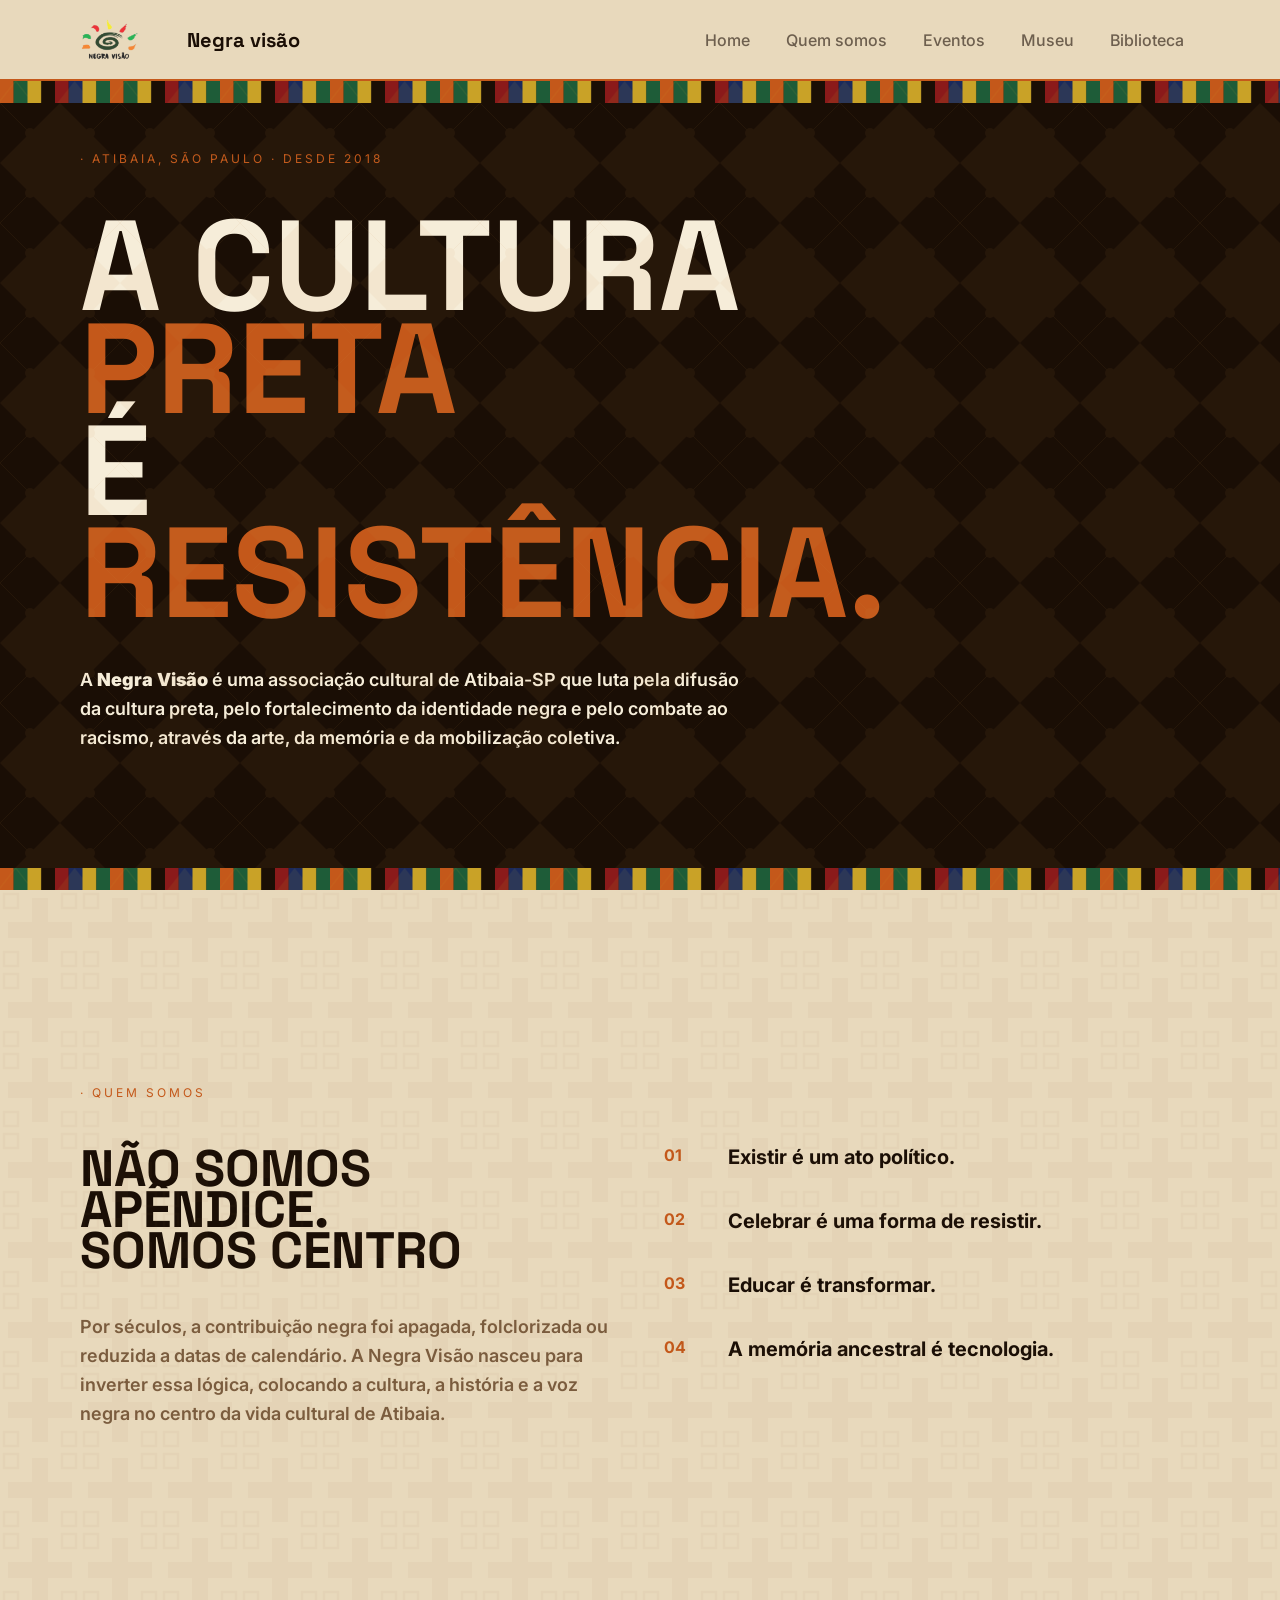
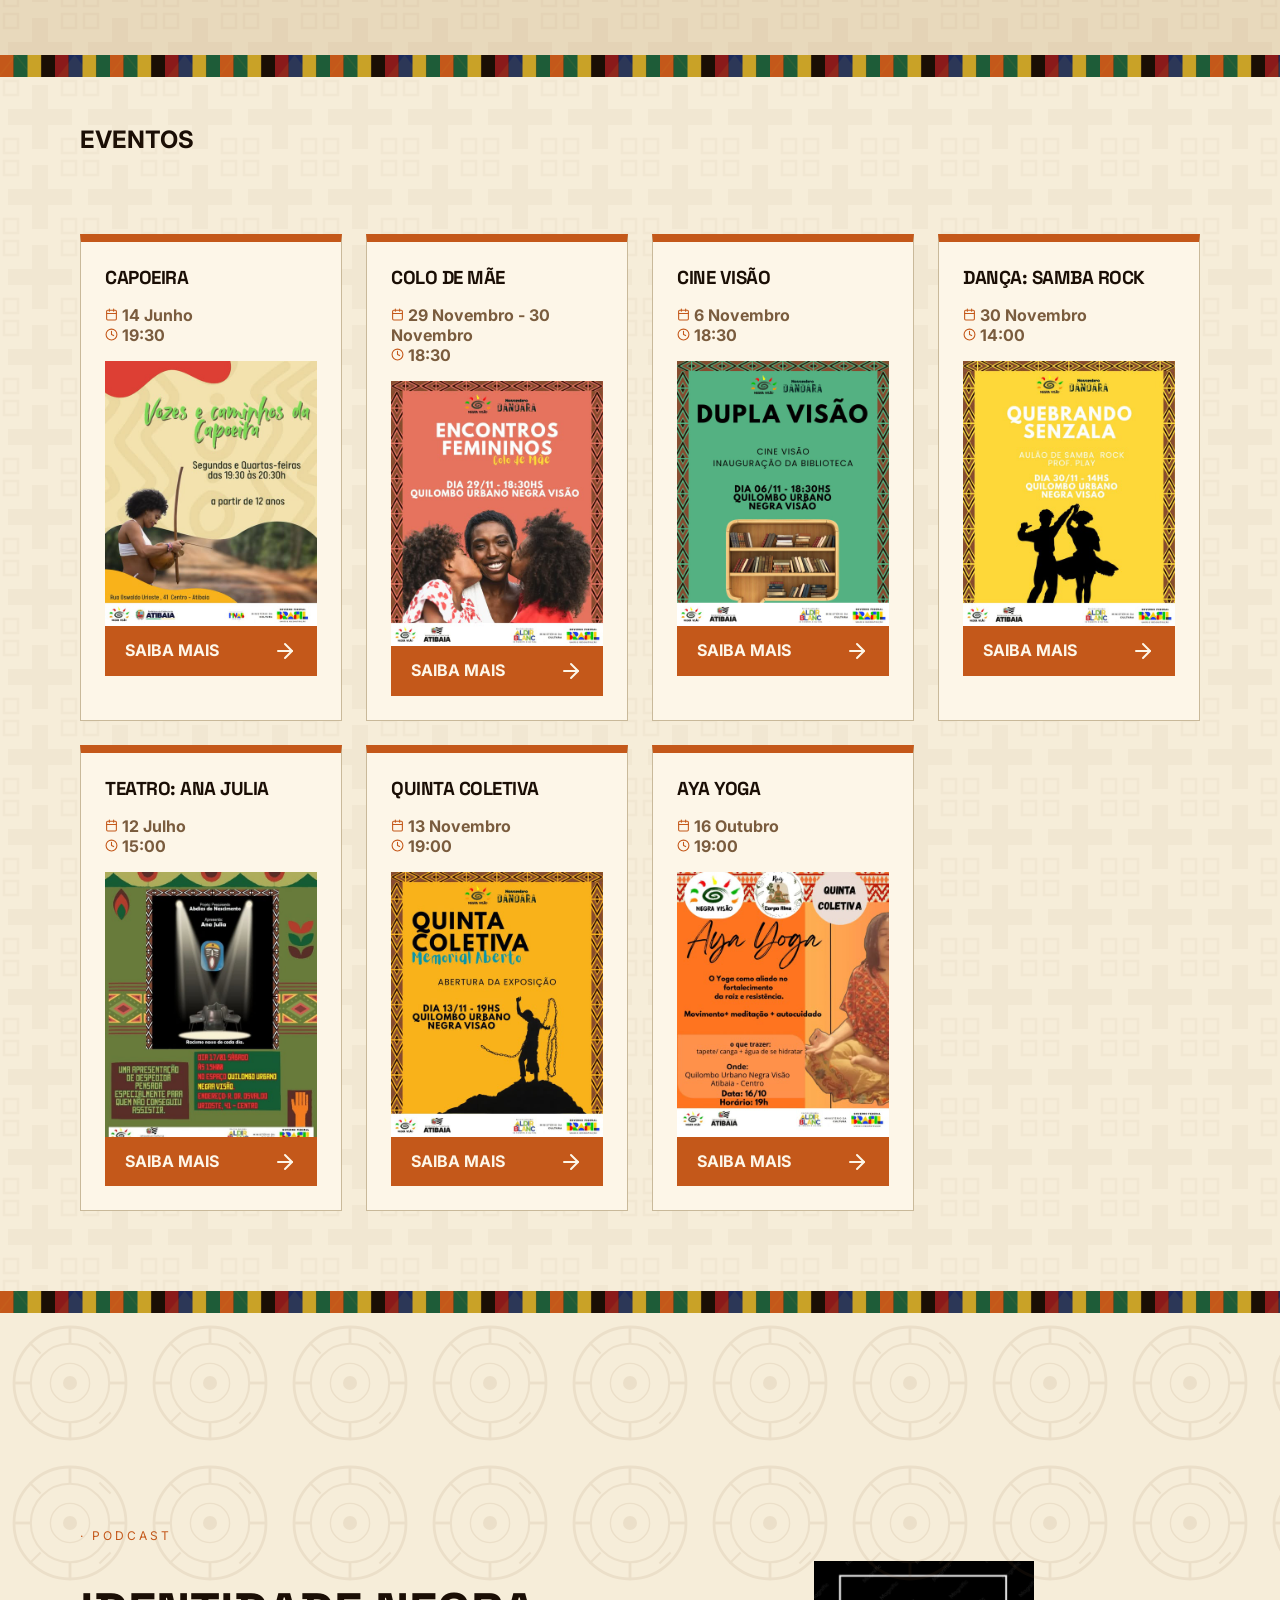
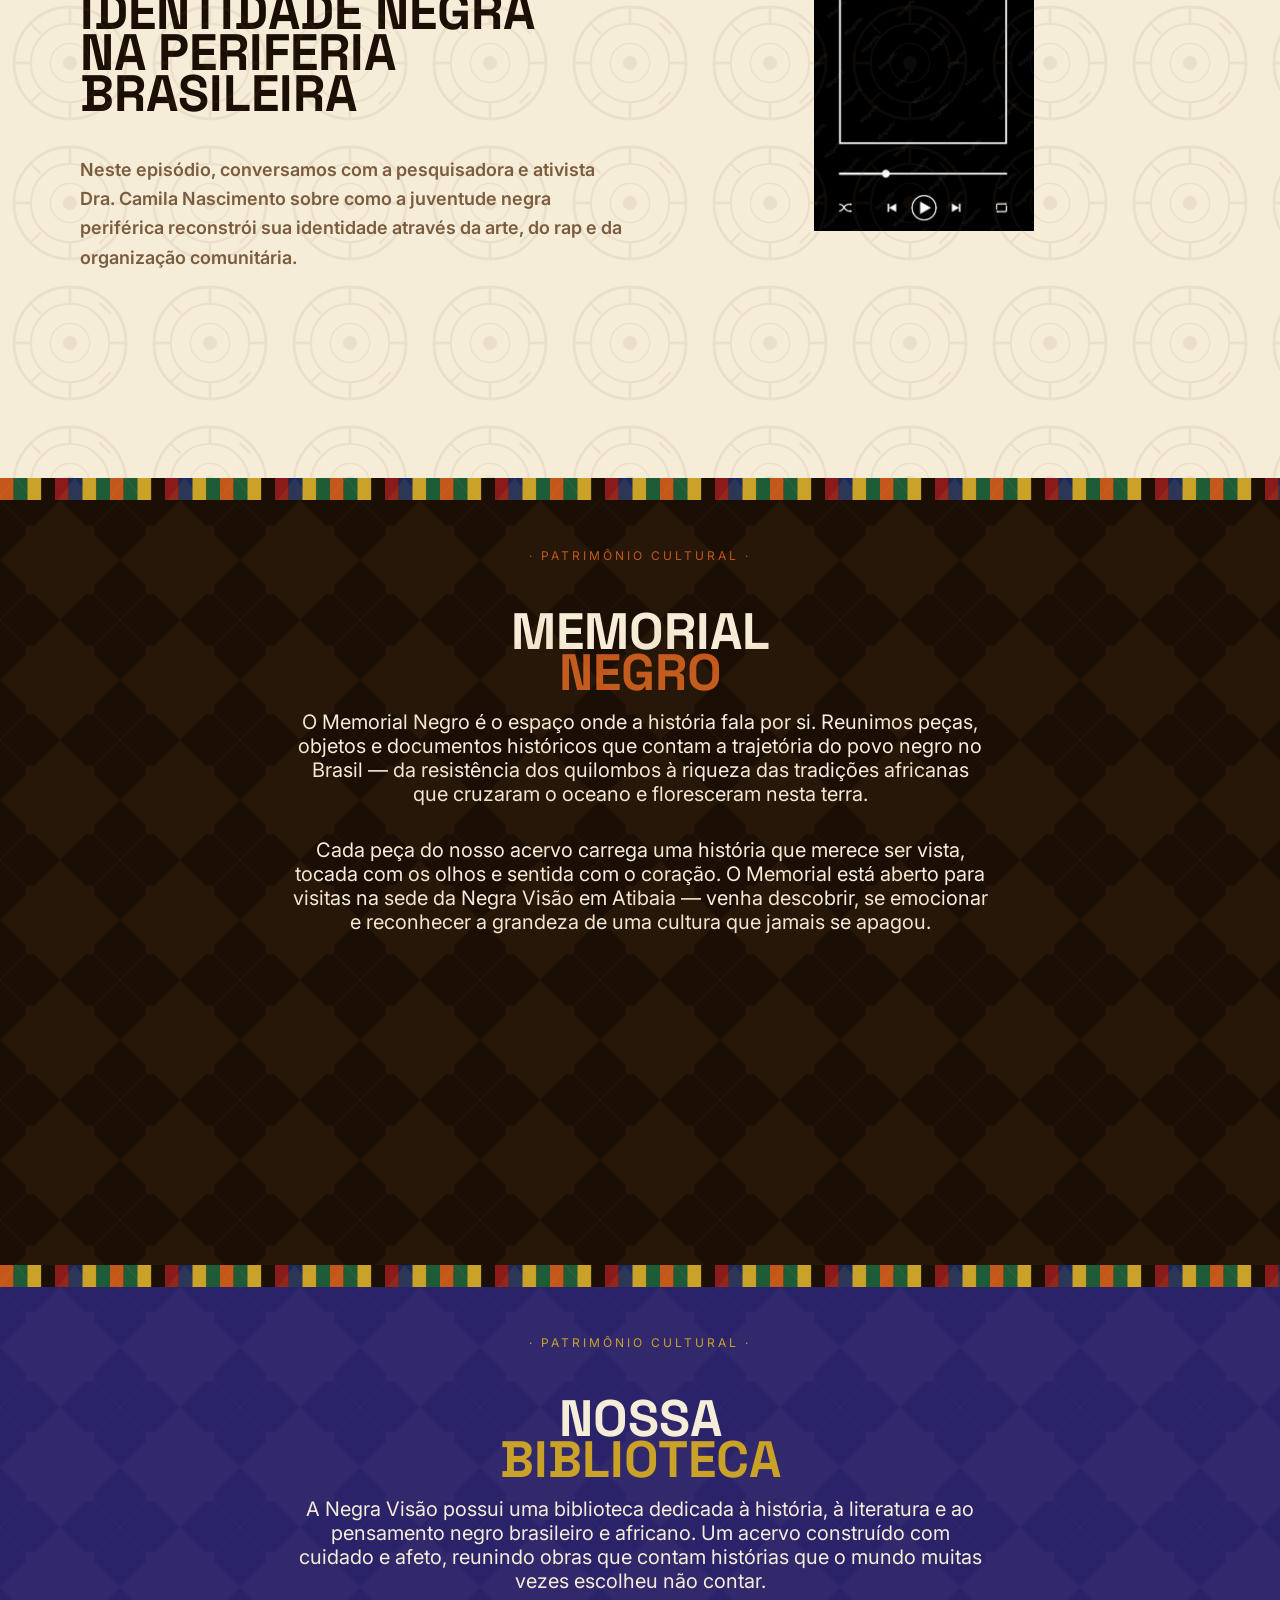
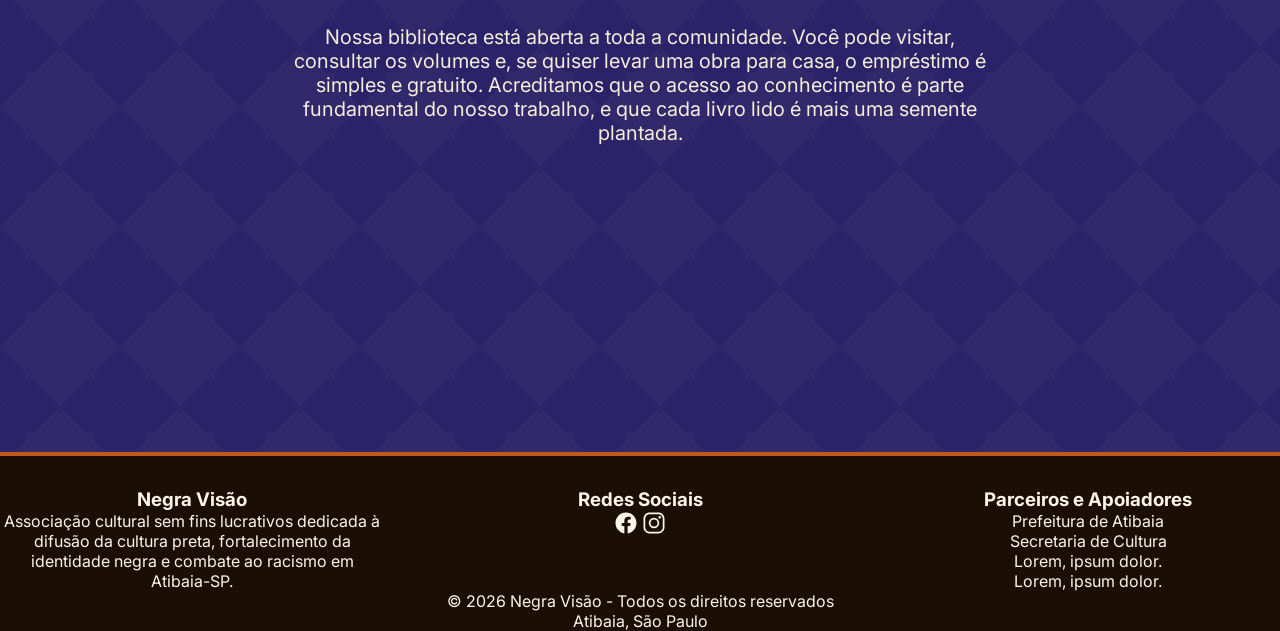
==== frontend/index.html @ c0d9e12d "Atualizar links para funcionar corretamente" ====
<!doctype html>
<html lang="pt-br">
  <head>
    <meta charset="UTF-8" />
    <meta name="viewport" content="width=device-width, initial-scale=1.0" />
    <title>Negra Visão</title>
    <link rel="stylesheet" href="css/style.css" />
    <script src="js/script.js" defer></script>
  </head>
  <body>
    <header>
      <div>
        <a href="./index.html" class="direita" id="logo">
          <img src="img/logo.png" alt="logo negra visão" />
          <span>Negra visão</span>
        </a>
        <button
          class="menu-toggle"
          type="button"
          aria-label="Abrir menu de navegação"
          aria-controls="site-nav"
          aria-expanded="false"
        >
          <span class="menu-toggle-bar" aria-hidden="true"></span>
          <span class="menu-toggle-bar" aria-hidden="true"></span>
          <span class="menu-toggle-bar" aria-hidden="true"></span>
        </button>
        <!-- ao lado da logo -->
        <nav id="site-nav">
          <ul>
            <li><a href="#hero">Home</a></li>
            <li><a href="#quem-somos">Quem somos</a></li>
            <li><a href="#eventos">Eventos</a></li>
            <li><a href="#memorial-negro">Museu</a></li>
            <li><a href="#biblioteca">Biblioteca</a></li>
          </ul>
        </nav>
      </div>
    </header>

    <main>
      <div id="linhaDivisoria"></div>

      <!-- =========== HERO ========== -->

      <section id="hero">
        <span class="subtitulo">· ATIBAIA, SÃO PAULO · DESDE 2018 </span>
        <h2 class="hero-titulo">
          A CULTURA
          <span>PRETA</span>
          É
          <span>RESISTÊNCIA.</span>
        </h2>
        <p class="hero-texto">
          A <strong>Negra Visão</strong> é uma associação cultural de Atibaia-SP
          que luta pela difusão da cultura preta, pelo fortalecimento da
          identidade negra e pelo combate ao racismo, através da arte, da
          memória e da mobilização coletiva.
        </p>
      </section>

      <div id="linhaDivisoria"></div>

      <!-- ========== QUEM SOMOS ========== -->

      <section id="quem-somos">
        <div class="quemSomos-esquerda">
          <span class="subtitulo">· QUEM SOMOS </span>
          <h2 class="titulo-secao">
            NÃO SOMOS
            <span>APÊNDICE.</span>
            <span>SOMOS CENTRO</span>
          </h2>
          <p class="quemSomos-texto">
            Por séculos, a contribuição negra foi apagada, folclorizada ou
            reduzida a datas de calendário. A Negra Visão nasceu para inverter
            essa lógica, colocando a cultura, a história e a voz negra no centro
            da vida cultural de Atibaia.
          </p>
        </div>
        <div class="quemSomos-direita">
          <div class="quem-item">
            <span>01</span>
            <p>Existir é um ato político.</p>
          </div>

          <div class="quem-item">
            <span>02</span>
            <p>Celebrar é uma forma de resistir.</p>
          </div>
          <div class="quem-item">
            <span>03</span>
            <p>Educar é transformar.</p>
          </div>
          <div class="quem-item">
            <span>04</span>
            <p>A memória ancestral é tecnologia.</p>
          </div>
        </div>
      </section>

      <div id="linhaDivisoria"></div>

      <!-- ========== EVENTOS ========== -->

      <section id="eventos">
        <h2>EVENTOS</h2>
        <div class="card-container">
          <div class="card-eventos">
            <h3>CAPOEIRA</h3>
            <div>
              <p><img src="img/calendar.svg" /> 14 Junho</p>
              <p><img src="img/clock.svg" /> 19:30</p>
            </div>
            <img src="img/capoeira.jpeg" />
            <button type="button">
              SAIBA MAIS <img src="img/arrow-right.svg" />
            </button>
          </div>
          <div class="card-eventos">
            <h3>colo de mãe</h3>
            <div>
              <p><img src="img/calendar.svg" /> 29 Novembro - 30 Novembro</p>
              <p><img src="img/clock.svg" /> 18:30</p>
            </div>
            <img src="img/encontro_de_mae.jpg" />
            <button type="button">
              SAIBA MAIS <img src="img/arrow-right.svg" />
            </button>
          </div>
          <div class="card-eventos">
            <h3>CINE VISÃO</h3>
            <div>
              <p><img src="img/calendar.svg" /> 6 Novembro</p>
              <p><img src="img/clock.svg" /> 18:30</p>
            </div>
            <img src="img/cine_visao.jpeg" />
            <button type="button">
              SAIBA MAIS <img src="img/arrow-right.svg" />
            </button>
          </div>
          <div class="card-eventos">
            <h3>dança: samba rock</h3>
            <div>
              <p><img src="img/calendar.svg" /> 30 Novembro</p>
              <p><img src="img/clock.svg" /> 14:00</p>
            </div>
            <img src="img/danca.jpg" />
            <button type="button">
              SAIBA MAIS <img src="img/arrow-right.svg" />
            </button>
          </div>
          <div class="card-eventos">
            <h3>Teatro: Ana julia</h3>
            <div>
              <p><img src="img/calendar.svg" /> 12 Julho</p>
              <p><img src="img/clock.svg" /> 15:00</p>
            </div>
            <img src="img/racismo_nosso_de_cada_dia.jpg" />
            <button type="button">
              SAIBA MAIS <img src="img/arrow-right.svg" />
            </button>
          </div>
          <div class="card-eventos">
            <h3>QUINTA COLETIVA</h3>
            <div>
              <p><img src="img/calendar.svg" /> 13 Novembro</p>
              <p><img src="img/clock.svg" /> 19:00</p>
            </div>
            <img src="img/quinta_coletiva.jpeg" />
            <button type="button">
              SAIBA MAIS <img src="img/arrow-right.svg" />
            </button>
          </div>
          <div class="card-eventos">
            <h3>aya yoga</h3>
            <div>
              <p><img src="img/calendar.svg" /> 16 Outubro</p>
              <p><img src="img/clock.svg" /> 19:00</p>
            </div>
            <img src="img/yoga.jpg" />
            <button type="button">
              SAIBA MAIS <img src="img/arrow-right.svg" />
            </button>
          </div>
        </div>
      </section>

      <div id="linhaDivisoria"></div>

      <!-- =========== PODCAST =========== -->

      <section id="podcast">
        <div class="podcast-esquerda">
          <span class="subtitulo">· PODCAST </span>
          <h2 class="titulo-secao">
            IDENTIDADE NEGRA
            <span>NA PERIFERIA</span>
            BRASILEIRA
          </h2>
          <p class="quemSomos-texto">
            Neste episódio, conversamos com a pesquisadora e ativista Dra.
            Camila Nascimento sobre como a juventude negra periférica reconstrói
            sua identidade através da arte, do rap e da organização comunitária.
          </p>
        </div>
        <div class="podcast-direita">
          <img src="./img/spotify-fake.png" alt="" />
        </div>
      </section>

      <div id="linhaDivisoria"></div>

      <!-- ========== MEMORIAL NEGRO ========== -->

      <section id="memorial-negro">
        <span class="subtitulo">· Patrimônio Cultural ·</span>
        <h2 class="titulo-secao">memorial <span>negro</span></h2>
        <p>
          O Memorial Negro é o espaço onde a história fala por si. Reunimos
          peças, objetos e documentos históricos que contam a trajetória do povo
          negro no Brasil — da resistência dos quilombos à riqueza das tradições
          africanas que cruzaram o oceano e floresceram nesta terra.
        </p>
        <p>
          Cada peça do nosso acervo carrega uma história que merece ser vista,
          tocada com os olhos e sentida com o coração. O Memorial está aberto
          para visitas na sede da Negra Visão em Atibaia — venha descobrir, se
          emocionar e reconhecer a grandeza de uma cultura que jamais se apagou.
        </p>
      </section>

      <div id="linhaDivisoria"></div>

      <!-- ========== BIBLIOTECA ========== -->

      <section id="biblioteca">
        <span class="subtitulo">· Patrimônio Cultural ·</span>
        <h2 class="titulo-secao">nossa <span>biblioteca</span></h2>
        <p>
          A Negra Visão possui uma biblioteca dedicada à história, à literatura
          e ao pensamento negro brasileiro e africano. Um acervo construído com
          cuidado e afeto, reunindo obras que contam histórias que o mundo
          muitas vezes escolheu não contar.
        </p>
        <p>
          Nossa biblioteca está aberta a toda a comunidade. Você pode visitar,
          consultar os volumes e, se quiser levar uma obra para casa, o
          empréstimo é simples e gratuito. Acreditamos que o acesso ao
          conhecimento é parte fundamental do nosso trabalho, e que cada livro
          lido é mais uma semente plantada.
        </p>
      </section>

      <footer>
        <div id="footer-alto">
          <div class="footer-container">
            <h3>Negra Visão</h3>
            <p>
              Associação cultural sem fins lucrativos dedicada à difusão da
              cultura preta, fortalecimento da identidade negra e combate ao
              racismo em Atibaia-SP.
            </p>
          </div>
          <div class="footer-container footer-container-social">
            <h3>Redes Sociais</h3>
            <div>
              <a href="#"
                ><svg
                  width="24"
                  height="24"
                  xmlns="http://www.w3.org/2000/svg"
                  class="icon-social"
                  viewBox="0 0 512 512"
                  fill="currentColor"
                >
                  <path
                    d="M480 257.35c0-123.7-100.3-224-224-224s-224 100.3-224 224c0 111.8 81.9 204.47 189 221.29V322.12h-56.89v-64.77H221V208c0-56.13 33.45-87.16 84.61-87.16 24.51 0 50.15 4.38 50.15 4.38v55.13H327.5c-27.81 0-36.51 17.26-36.51 35v42h62.12l-9.92 64.77H291v156.54c107.1-16.81 189-109.48 189-221.31z"
                    fill-rule="evenodd"
                  /></svg
              ></a>
              <a href="#"
                ><svg
                  width="24"
                  height="24"
                  xmlns="http://www.w3.org/2000/svg"
                  class="icon-social"
                  viewBox="0 0 512 512"
                  fill="currentColor"
                >
                  <path
                    d="M349.33 69.33a93.62 93.62 0 0193.34 93.34v186.66a93.62 93.62 0 01-93.34 93.34H162.67a93.62 93.62 0 01-93.34-93.34V162.67a93.62 93.62 0 0193.34-93.34h186.66m0-37.33H162.67C90.8 32 32 90.8 32 162.67v186.66C32 421.2 90.8 480 162.67 480h186.66C421.2 480 480 421.2 480 349.33V162.67C480 90.8 421.2 32 349.33 32z"
                  />
                  <path
                    d="M377.33 162.67a28 28 0 1128-28 27.94 27.94 0 01-28 28zM256 181.33A74.67 74.67 0 11181.33 256 74.75 74.75 0 01256 181.33m0-37.33a112 112 0 10112 112 112 112 0 00-112-112z"
                  /></svg
              ></a>
            </div>
          </div>
          <div class="footer-container">
            <h3>Parceiros e Apoiadores</h3>
            <ul>
              <li>Prefeitura de Atibaia</li>
              <li>Secretaria de Cultura</li>
              <li>Lorem, ipsum dolor.</li>
              <li>Lorem, ipsum dolor.</li>
            </ul>
          </div>
        </div>
        <div id="footer-baixo">
          <p>&#169; 2026 Negra Visão - Todos os direitos reservados</p>
          <p>Atibaia, São Paulo</p>
        </div>
      </footer>
    </main>
  </body>
</html>
---- frontend/css/style.css ----
@import url('https://fonts.googleapis.com/css2?family=Inter:wght@400;500;600;700;800;900&family=Space+Grotesk:wght@500;600;700&display=swap');

:root {
  --laranja: #c4581a;
  --verde: #1e5c38;
  --vermelho: #8b1a1a;
  --azul: #1b2a5c;
  --amarelo: #c9a227;
  --preto: #1a0e05;
  --marrom: #7a5c3e;
  --bg: #f6edd9;
  --secundaria: #e8d9bc;
  --bg-card-claro: #fdf6e8;
  --bg-card-escuro: #1a0e05;
  --font-space: 'Space Grotesk', Tahoma, Geneva, Verdana, sans-serif;
}

* {
  font-family: inter, 'Segoe UI', Tahoma, Geneva, Verdana, sans-serif;
  margin: 0;
  padding: 0;
  box-sizing: border-box;
  border: none;
  text-decoration: none;
  transition: 0.2s linear;
  color: var(--preto);
  list-style: none;
}

html {
  overflow-x: hidden;
  scroll-padding-top: 6rem;
  scroll-behavior: smooth;
}

#linhaDivisoria {
  width: 100%;
  height: 22px;
  background-image: url(../img/linhaDivisoria.png);
  background-repeat: repeat-x;
  background-size: 110px 22px;
}

.titulo-secao,
.titulo-secao span {
  font-weight: 900;
  line-height: 0.8;
  font-size: clamp(2.2rem, 4vw, 3.8rem);
  font-family: var(--font-space);
  text-transform: uppercase;
  display: block;
}

.subtitulo {
  display: block;
  color: var(--laranja);
  font-size: 0.75rem;
  letter-spacing: 0.25em;
  line-height: 1.33;
  padding-block: 3rem;
  text-transform: uppercase;
  z-index: 1;
}

/* ===== HEADER ===== */

header {
  background: var(--secundaria);
  position: sticky;
  top: 0;
  left: 0;
  right: 0;
  z-index: 1000;
  border-bottom: 2px solid var(--laranja);
  padding: 1em 5rem;
}

a img {
  width: auto;
  height: 2.75rem;
}

nav ul {
  list-style: none;
  display: flex;
  gap: 0.25rem;
}

nav ul li {
  padding: 0.1em 1em;
}

nav ul li a {
  color: #1a0e0599;
  font-size: 1rem;
  font-weight: 500;
  display: inline-flex;
  align-items: center;
  min-height: 2.75rem;
}

nav ul li a:hover {
  color: var(--preto);
}

header div {
  display: flex;
  justify-content: flex-end;
  align-items: center;
  position: relative;
}

.direita {
  margin-right: auto;
  display: flex;
  align-items: center;
  justify-content: flex-start;
}

header div span {
  padding-left: 3rem;
  font-size: 1.25em;
  font-family: 'Space Grotesk', Tahoma, Geneva, Verdana, sans-serif;
  font-weight: 1000;
  color: var(--preto);
}

.menu-toggle {
  display: none;
  background: transparent;
  border: 1px solid #1a0e0533;
  padding: 0.55rem;
  border-radius: 0.4rem;
  cursor: pointer;
}

.menu-toggle-bar {
  display: block;
  width: 1.45rem;
  height: 2px;
  background: var(--preto);
}

.menu-toggle-bar + .menu-toggle-bar {
  margin-top: 0.28rem;
}

/* ===== FOOTER ===== */

footer {
  background: var(--bg-card-escuro);
  border-top: 4px solid var(--laranja);
  padding-top: 2rem;
}
footer * {
  color: var(--bg-card-claro);
}
#footer-alto {
  display: flex;
  justify-content: center;
  justify-content: space-between;
}
#footer-baixo {
  text-align: center;
}
.footer-container {
  width: 30%;
  text-align: center;
}
.footer-container-social {
  display: flex;
  justify-content: flex-start;
  flex-direction: column;
  align-items: center;
}

/* ===== EVENTOS ===== */

#eventos {
  position: relative;
  background-color: var(--bg);
  padding-inline: 5rem;
}

#eventos::before {
  content: '';
  position: absolute;
  inset: 0;
  background-image: url('../img/mudcloth.svg');
  background-repeat: repeat;
  opacity: 0.045;
  pointer-events: none;
}

#eventos h2 {
  padding-top: 3rem;
}

.card-container {
  display: grid;
  grid-template-columns: repeat(auto-fit, minmax(16rem, 1fr));
  gap: 1.5rem;
  padding-block: 5rem;
}

.card-eventos {
  display: flex;
  flex-direction: column;
  flex-grow: 1;
  background-color: var(--bg-card-claro);
  padding: 1.5rem;
  z-index: 1;
  border: 0.1px solid #c9b99a;
  border-top: 0.5rem solid var(--laranja);
  transition:
    transform 300ms ease,
    box-shadow 300ms ease;
}

.card-eventos:hover {
  transform: translateY(-6px) scale(1.02);
  box-shadow: 0 18px 40px rgba(0, 0, 0, 0.12);
}

.card-eventos > img {
  max-width: 100%;
  /* aspect-ratio: 16 / 9; */
  aspect-ratio: 4 / 5; /*FORMATO DO INSTAGRAM*/
  object-fit: cover;
  display: block;
}

.card-eventos h3 {
  font-family: var(--font-space);
  text-transform: uppercase;
  text-align: left;
  letter-spacing: -0.03rem;
  font-weight: 900;
  padding-bottom: 1rem;
}

.card-eventos button {
  font-size: 1rem;
  font-weight: 700;
  line-height: calc(1 / 0.75);
  padding: 0.8rem 1.25rem;
  background-color: var(--laranja);
  color: var(--bg-card-claro);
  cursor: pointer;
  display: flex;
  justify-content: space-between;
  align-items: center;
}

.card-eventos button:hover {
  background-color: #d97706;
  letter-spacing: 0.03em;
  box-shadow: 0 8px 20px rgba(217, 119, 6, 0.25);
}

.card-eventos div {
  padding-bottom: 1rem;
}

.card-eventos p {
  text-align: left;
  color: var(--marrom);
  font-weight: bold;
}

.card-eventos p img {
  width: 0.8rem;
  height: auto;
}

.card-eventos button img {
  width: 1.5rem;
  height: auto;
}

/* ===== HERO ===== */

#hero {
  position: relative;
  min-height: 85vh;
  background-color: var(--preto);
  padding-inline: 5rem;
}

#hero::before {
  content: '';
  position: absolute;
  inset: 0;
  background-image: url('../img/adinkra.svg');
  background-repeat: repeat;
  opacity: 0.07;
  pointer-events: none;
}

.hero-titulo,
.hero-titulo span {
  font-weight: 900;
  line-height: 0.8;
  font-size: clamp(3.5rem, 10vw, 9.5rem);
  font-family: var(--font-space);
  color: var(--bg);
  display: block;
}

.hero-titulo span {
  color: var(--laranja);
}

.hero-texto {
  font-size: 1.125rem;
  font-weight: 600;
  line-height: 1.625;
  color: var(--bg);
  width: 60%;
  padding-block: 2.5rem;
}

.hero-texto strong {
  font-weight: bolder;
  color: var(--bg);
}

/* ===== QUEM SOMOS =====*/

#quem-somos {
  min-height: 85vh;
  position: relative;
  background-color: var(--secundaria);
  display: grid;
  grid-template-columns: repeat(auto-fit, minmax(20rem, 1fr));
  gap: 3rem;
  align-items: center;
  padding-inline: 5rem;
  padding-bottom: 2.5rem;
}

#quem-somos::before {
  content: '';
  position: absolute;
  inset: 0;
  background-image: url('../img/mudcloth.svg');
  background-repeat: repeat;
  opacity: 0.045;
  pointer-events: none;
}

.quemSomos-texto {
  font-size: 1.125rem;
  font-weight: 600;
  line-height: 1.625;
  color: var(--marrom);
  padding-block: 2.5rem;
}

.quemSomos-esquerda {
  display: flex;
  flex-direction: column;
}

.quemSomos-direita {
  display: flex;
  flex-direction: column;
  gap: 2.5rem;
}

.quem-item {
  display: grid;
  grid-template-columns: 3rem 1fr;
  gap: 1rem;
  align-items: start;
}

.quem-item span {
  color: var(--laranja);
  font-weight: 700;
  font-size: 1rem;
}

.quem-item p {
  margin: 0;
  font-size: 1.25rem;
  font-weight: 700;
  color: var(--preto);
}

/* ===== PODCAST =====*/

#podcast {
  min-height: 85vh;
  position: relative;
  background-color: var(--bg);
  overflow: hidden;
  display: grid;
  grid-template-columns: repeat(auto-fit, minmax(20rem, 1fr));
  gap: 1rem;
  align-items: center;
  padding-inline: 5rem;
}

#podcast::before {
  content: '';
  position: absolute;
  inset: 0;
  background-image: url('../img/ankara.svg');
  background-repeat: repeat;
  background-size: 140px;
  opacity: 0.1;
  pointer-events: none;
}

.podcast-direita img {
  width: 40%;
  height: auto;
  display: block;
  margin-inline: auto;
  padding-block: 2.5rem;
}

/* ===== MEMORIAL NEGRO ===== */

#memorial-negro {
  position: relative;
  min-height: 85vh;
  background-color: var(--preto);
  padding-inline: 5rem;
  display: flex;
  flex-direction: column;
  align-items: center;
}

#memorial-negro::before {
  content: '';
  position: absolute;
  inset: 0;
  background-image: url('../img/adinkra.svg');
  background-repeat: repeat;
  opacity: 0.07;
  pointer-events: none;
}

#memorial-negro h2 {
  color: var(--bg);
  text-align: center;
}

#memorial-negro h2 span {
  color: var(--laranja);
}

#memorial-negro p {
  color: var(--bg);
  font-size: 1.25rem;
  text-align: center;
  padding: 1rem;
  width: 65%;
}

/* ===== BIBLIOTECA ===== */

#biblioteca {
  position: relative;
  min-height: 85vh;
  background-color: var(--preto);
  padding-inline: 5rem;
  display: flex;
  flex-direction: column;
  align-items: center;
}

#biblioteca::before {
  content: '';
  position: absolute;
  inset: 0;
  background-image: url('../img/adinkra.svg');
  background-repeat: repeat;
  opacity: 0.07;
  pointer-events: none;
}

#biblioteca::after {
  background-color: rgba(67, 67, 252, 0.811);
  content: '';
  position: absolute;
  inset: 0;
  opacity: 0.5;
}

#biblioteca h2 {
  color: var(--bg);
  text-align: center;
  z-index: 1;
}

#biblioteca h2 span,
#biblioteca span {
  color: var(--amarelo);
  z-index: 1;
}

#biblioteca p {
  color: var(--bg);
  font-size: 1.25rem;
  text-align: center;
  padding: 1rem;
  width: 65%;
  z-index: 1;
}

@media (max-width: 1024px) {
  header {
    padding: 1rem 2.5rem;
  }

  #hero,
  #eventos,
  #quem-somos,
  #podcast,
  #memorial-negro,
  #biblioteca {
    padding-inline: 2.5rem;
  }

  .hero-texto {
    width: 80%;
  }

  .card-container {
    grid-template-columns: repeat(auto-fit, minmax(14rem, 1fr));
  }

  #memorial-negro p,
  #biblioteca p {
    width: 85%;
  }
}

@media (max-width: 768px) {
  html {
    scroll-padding-top: 4.5rem;
  }

  header {
    padding: 0.85rem 1.5rem;
  }

  header div span {
    padding-left: 1rem;
    font-size: 1rem;
  }

  .menu-toggle {
    display: inline-block;
    margin-left: 0.75rem;
  }

  nav {
    display: none;
    position: absolute;
    top: calc(100% + 0.8rem);
    left: 0;
    right: 0;
    background: var(--secundaria);
    border: 1px solid #1a0e0533;
    border-top: 3px solid var(--laranja);
    box-shadow: 0 14px 28px rgba(0, 0, 0, 0.14);
    z-index: 1100;
  }

  nav.nav-open {
    display: block;
  }

  nav ul {
    flex-direction: column;
    gap: 0;
    padding: 0.5rem 0;
  }

  nav ul li {
    padding: 0;
  }

  nav ul li a {
    width: 100%;
    min-height: 2.75rem;
    padding: 0.75rem 1rem;
    font-size: 0.95rem;
    color: var(--preto);
  }

  #hero,
  #eventos,
  #quem-somos,
  #podcast,
  #memorial-negro,
  #biblioteca {
    padding-inline: 1.5rem;
    min-height: auto;
  }

  .titulo-secao,
  .titulo-secao span {
    font-size: clamp(1.8rem, 5vw, 3rem);
    line-height: 0.9;
  }

  .hero-titulo,
  .hero-titulo span {
    font-size: clamp(2.2rem, 9vw, 5rem);
    line-height: 0.88;
  }

  .hero-texto,
  #memorial-negro p,
  #biblioteca p {
    width: 100%;
    font-size: 1.05rem;
  }

  #quem-somos,
  #podcast {
    grid-template-columns: 1fr;
    gap: 2rem;
  }

  .card-container {
    grid-template-columns: repeat(auto-fit, minmax(12rem, 1fr));
    gap: 1rem;
    padding-block: 2.5rem;
  }

  .podcast-direita img {
    width: min(70%, 26rem);
  }

  #footer-alto {
    flex-direction: column;
    align-items: center;
    gap: 1rem;
  }

  .footer-container {
    width: 100%;
    max-width: 34rem;
    padding-inline: 1rem;
  }

  .subtitulo {
    padding-block: 2rem;
  }
}

@media (max-width: 480px) {
  html {
    scroll-padding-top: 4rem;
  }

  header {
    padding: 0.75rem 1rem;
  }

  a img {
    height: 2.25rem;
  }

  header div span {
    padding-left: 0.6rem;
    font-size: 0.95rem;
  }

  #hero,
  #eventos,
  #quem-somos,
  #podcast,
  #memorial-negro,
  #biblioteca {
    padding-inline: 1rem;
  }

  #hero {
    min-height: 68vh;
  }

  .hero-titulo,
  .hero-titulo span {
    font-size: clamp(1.8rem, 12vw, 3.2rem);
  }

  .hero-texto,
  .quemSomos-texto,
  #memorial-negro p,
  #biblioteca p {
    font-size: 1rem;
    line-height: 1.55;
  }

  .subtitulo {
    font-size: 0.68rem;
    letter-spacing: 0.2em;
    padding-block: 1.4rem;
  }

  .quem-item {
    grid-template-columns: 2.25rem 1fr;
    gap: 0.75rem;
  }

  .quem-item p {
    font-size: 1.1rem;
  }

  .card-container {
    grid-template-columns: 1fr;
  }

  .card-eventos {
    padding: 1rem;
  }

  .card-eventos button {
    width: 100%;
    gap: 0.7rem;
    padding: 0.9rem 1rem;
    font-size: 0.92rem;
  }

  .podcast-direita img {
    width: 85%;
    padding-block: 1.4rem;
  }

  #linhaDivisoria {
    height: 14px;
    background-size: 80px 14px;
  }

  #footer-baixo {
    padding: 0.75rem 1rem 1.25rem;
  }
}

@media (prefers-reduced-motion: reduce) {
  * {
    transition: none !important;
    scroll-behavior: auto !important;
  }
}
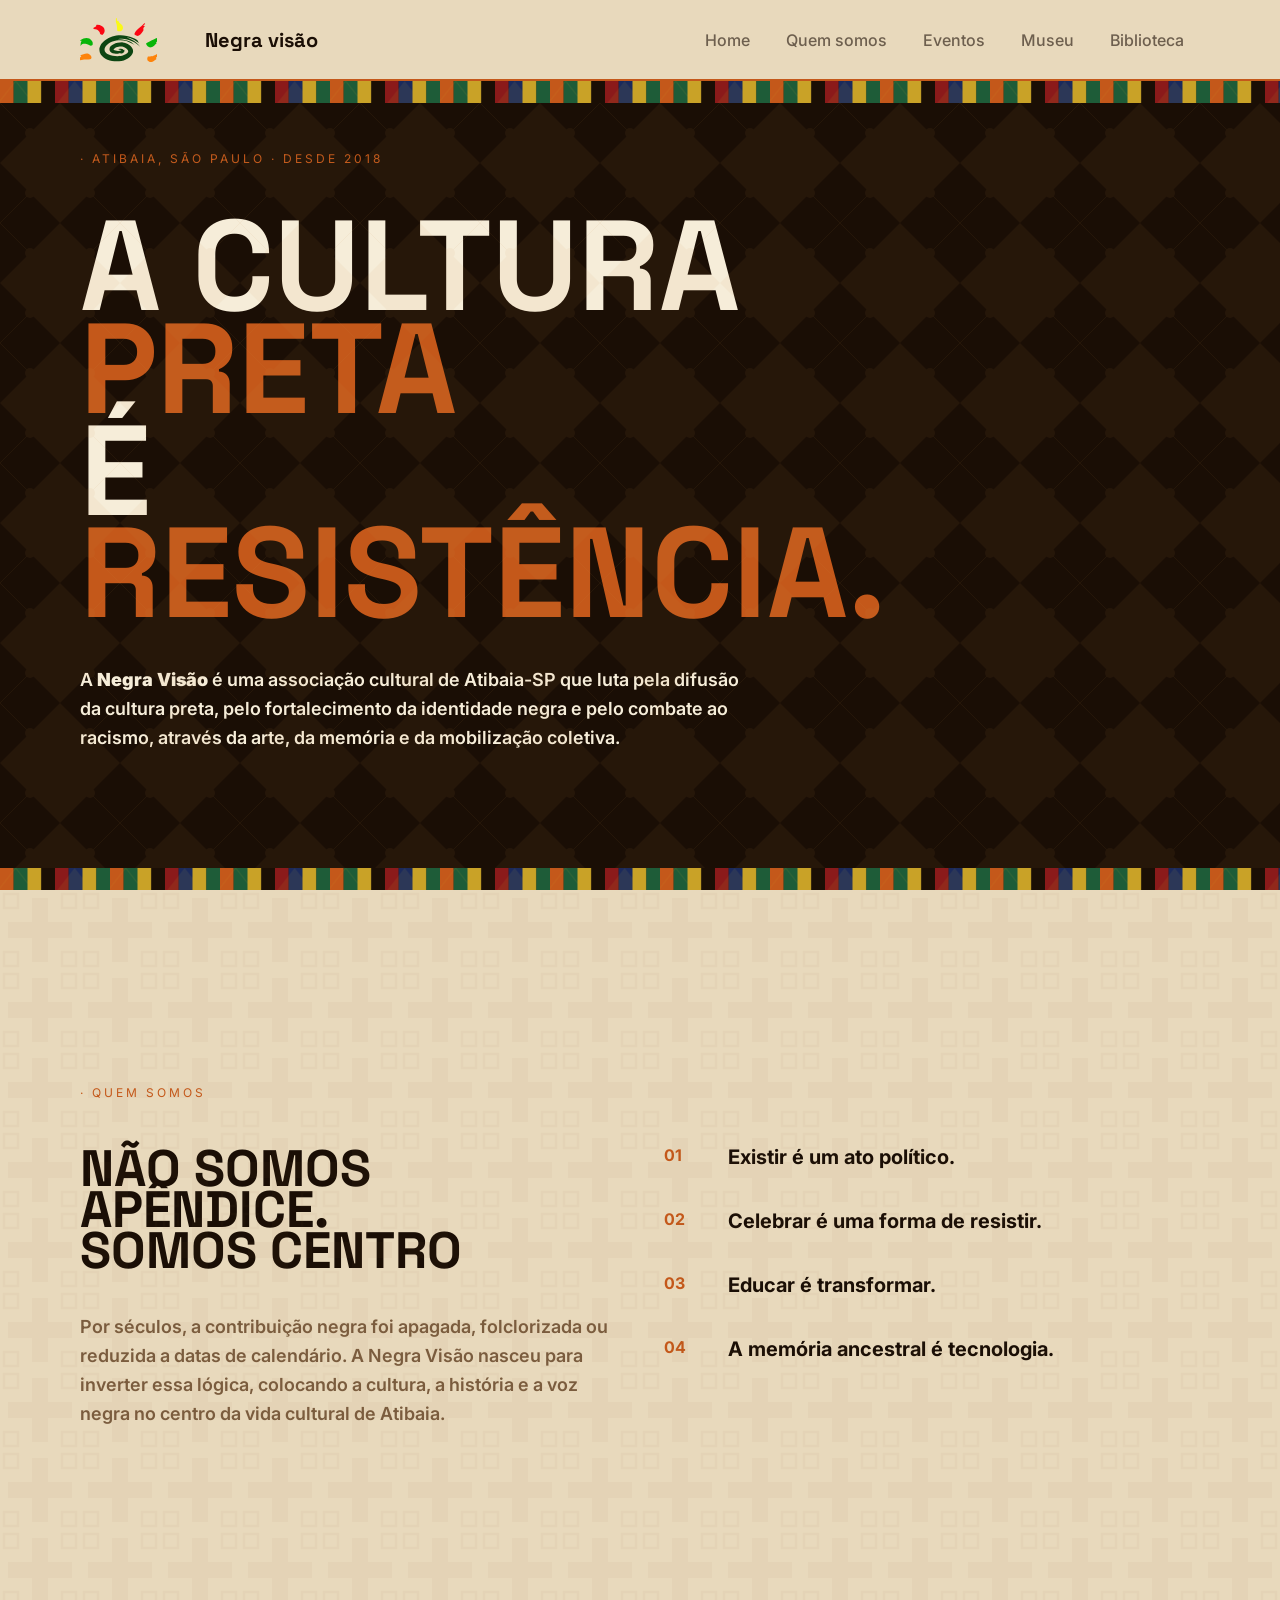
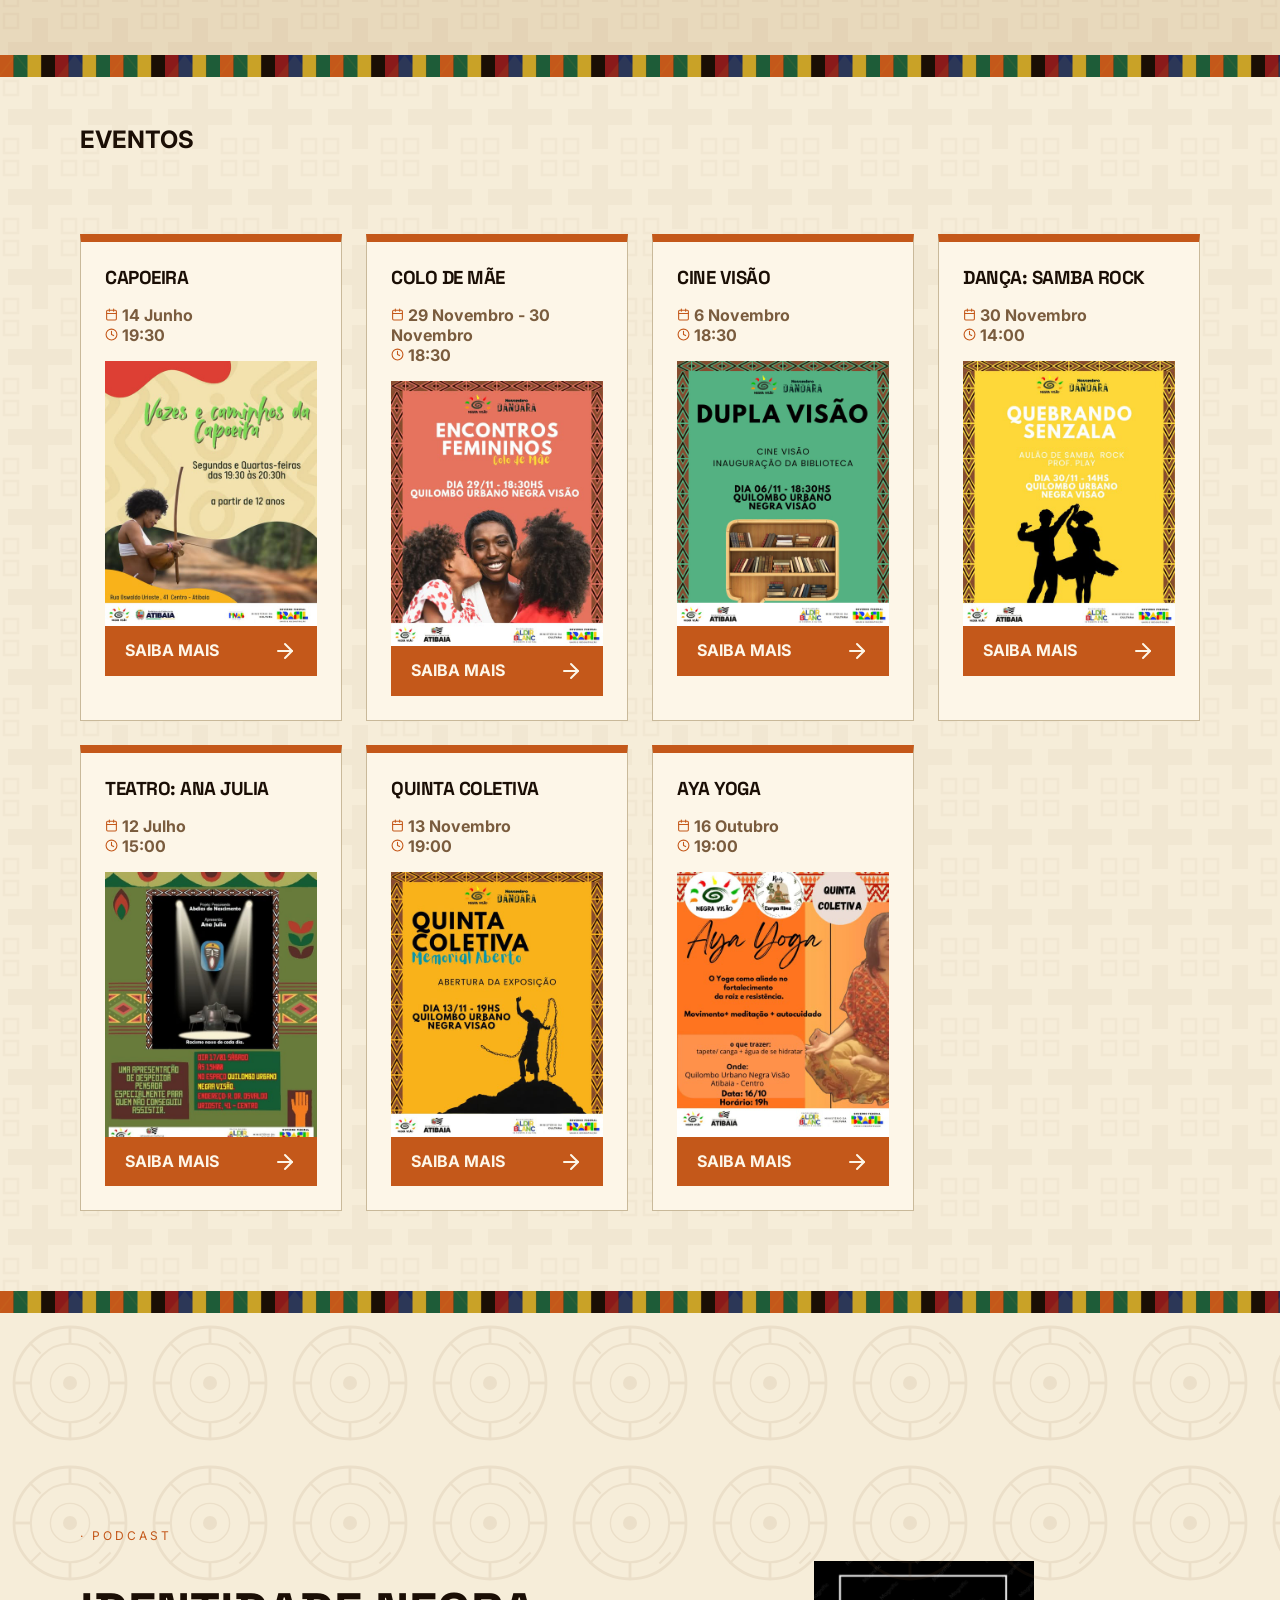
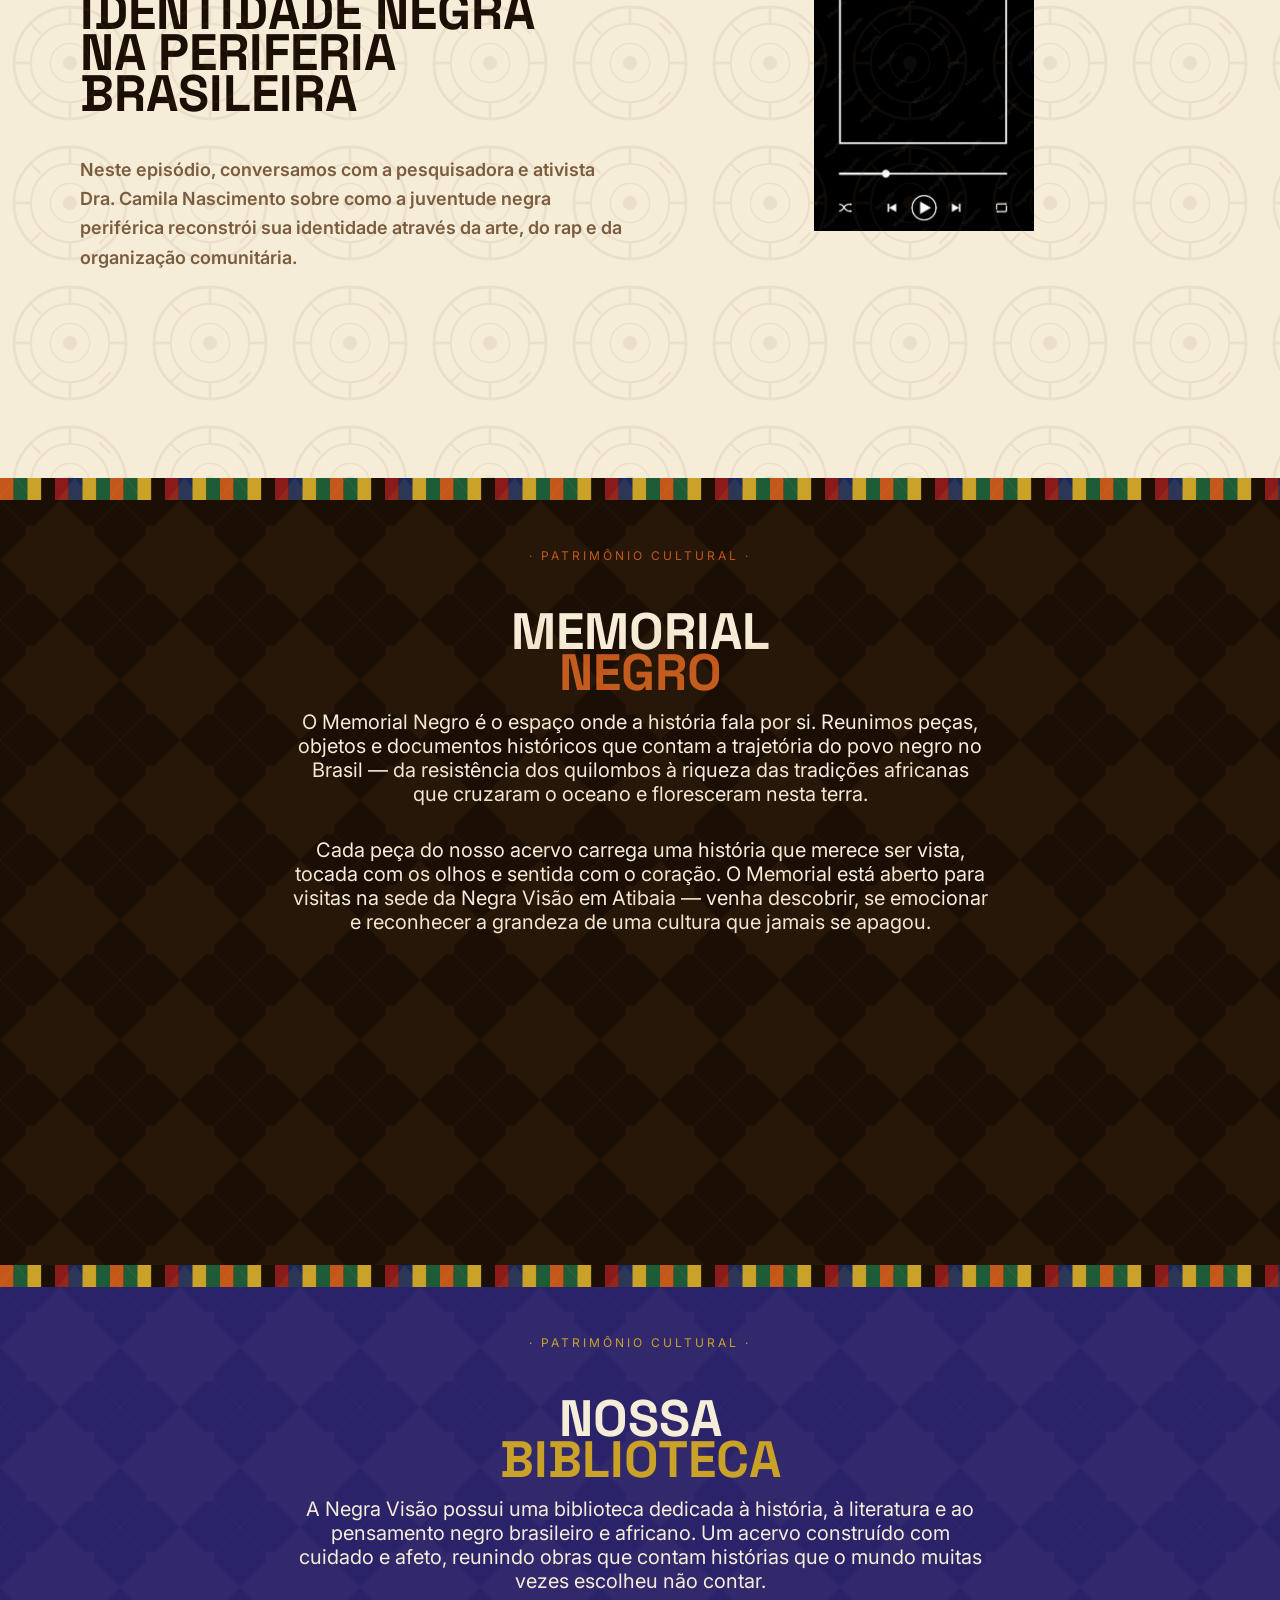
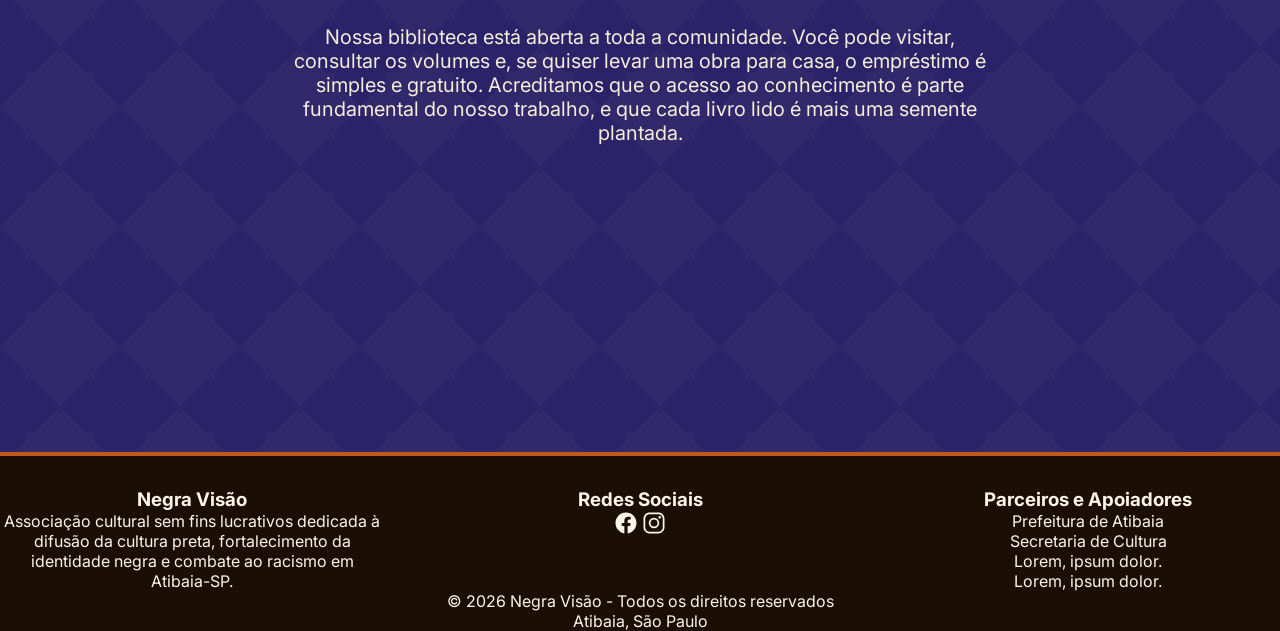
==== commit 43b65f7e: "Trocado logo por logo vetorizado" ====
--- a/frontend/index.html
+++ b/frontend/index.html
@@ -4,14 +4,16 @@
     <meta charset="UTF-8" />
     <meta name="viewport" content="width=device-width, initial-scale=1.0" />
     <title>Negra Visão</title>
-    <link rel="stylesheet" href="css/style.css" />
+    <link rel="stylesheet" href="css/theme.css" />
+    <link rel="stylesheet" href="css/index.css" />
+    <script src="js/index.js" defer></script>
     <script src="js/script.js" defer></script>
   </head>
   <body>
     <header>
       <div>
         <a href="./index.html" class="direita" id="logo">
-          <img src="img/logo.png" alt="logo negra visão" />
+          <img src="img/logo_sem_nome.svg" alt="logo negra visão" />
           <span>Negra visão</span>
         </a>
         <button
--- a/frontend/css/theme.css
+++ b/frontend/css/theme.css
@@ -0,0 +1,259 @@
+@import url('https://fonts.googleapis.com/css2?family=Inter:wght@400;500;600;700;800;900&family=Space+Grotesk:wght@500;600;700&display=swap');
+
+:root {
+  --laranja: #c4581a;
+  --verde: #1e5c38;
+  --vermelho: #8b1a1a;
+  --azul: #1b2a5c;
+  --amarelo: #c9a227;
+  --preto: #1a0e05;
+  --marrom: #7a5c3e;
+  --bg: #f6edd9;
+  --secundaria: #e8d9bc;
+  --bg-card-claro: #fdf6e8;
+  --bg-card-escuro: #1a0e05;
+  --font-space: 'Space Grotesk', Tahoma, Geneva, Verdana, sans-serif;
+}
+
+* {
+  font-family: inter, 'Segoe UI', Tahoma, Geneva, Verdana, sans-serif;
+  margin: 0;
+  padding: 0;
+  box-sizing: border-box;
+  border: none;
+  text-decoration: none;
+  transition: 0.2s linear;
+  color: var(--preto);
+  list-style: none;
+}
+
+html {
+  overflow-x: hidden;
+  scroll-padding-top: 6rem;
+  scroll-behavior: smooth;
+}
+
+/* ===== HEADER ===== */
+
+header {
+  background: var(--secundaria);
+  position: sticky;
+  top: 0;
+  left: 0;
+  right: 0;
+  z-index: 1000;
+  border-bottom: 2px solid var(--laranja);
+  padding: 1em 5rem;
+}
+
+a img {
+  width: auto;
+  height: 2.75rem;
+}
+
+nav ul {
+  list-style: none;
+  display: flex;
+  gap: 0.25rem;
+}
+
+nav ul li {
+  padding: 0.1em 1em;
+}
+
+nav ul li a {
+  color: #1a0e0599;
+  font-size: 1rem;
+  font-weight: 500;
+  display: inline-flex;
+  align-items: center;
+  min-height: 2.75rem;
+}
+
+nav ul li a:hover {
+  color: var(--preto);
+}
+
+header div {
+  display: flex;
+  justify-content: flex-end;
+  align-items: center;
+  position: relative;
+}
+
+.direita {
+  margin-right: auto;
+  display: flex;
+  align-items: center;
+  justify-content: flex-start;
+}
+
+header div span {
+  padding-left: 3rem;
+  font-size: 1.25em;
+  font-family: 'Space Grotesk', Tahoma, Geneva, Verdana, sans-serif;
+  font-weight: 1000;
+  color: var(--preto);
+}
+
+.menu-toggle {
+  display: none;
+  background: transparent;
+  border: 1px solid #1a0e0533;
+  padding: 0.55rem;
+  border-radius: 0.4rem;
+  cursor: pointer;
+}
+
+.menu-toggle-bar {
+  display: block;
+  width: 1.45rem;
+  height: 2px;
+  background: var(--preto);
+}
+
+.menu-toggle-bar + .menu-toggle-bar {
+  margin-top: 0.28rem;
+}
+
+/* ===== FOOTER ===== */
+
+footer {
+  background: var(--bg-card-escuro);
+  border-top: 4px solid var(--laranja);
+  padding-top: 2rem;
+}
+
+footer * {
+  color: var(--bg-card-claro);
+}
+
+#footer-alto {
+  display: flex;
+  justify-content: center;
+  justify-content: space-between;
+}
+
+#footer-baixo {
+  text-align: center;
+}
+
+.footer-container {
+  width: 30%;
+  text-align: center;
+}
+
+.footer-container-social {
+  display: flex;
+  justify-content: flex-start;
+  flex-direction: column;
+  align-items: center;
+}
+
+/* =========== RESPONSIVIDADE =========== */
+@media (max-width: 768px) {
+  html {
+    scroll-padding-top: 4.5rem;
+  }
+
+  header {
+    padding: 0.85rem 1.5rem;
+  }
+
+  header div span {
+    padding-left: 1rem;
+    font-size: 1rem;
+  }
+
+  .menu-toggle {
+    display: inline-block;
+    margin-left: 0.75rem;
+  }
+
+  nav {
+    display: none;
+    position: absolute;
+    top: calc(100% + 0.8rem);
+    left: 0;
+    right: 0;
+    background: var(--secundaria);
+    border: 1px solid #1a0e0533;
+    border-top: 3px solid var(--laranja);
+    box-shadow: 0 14px 28px rgba(0, 0, 0, 0.14);
+    z-index: 1100;
+  }
+
+  nav.nav-open {
+    display: block;
+  }
+
+  nav ul {
+    flex-direction: column;
+    gap: 0;
+    padding: 0.5rem 0;
+  }
+
+  nav ul li {
+    padding: 0;
+  }
+
+  nav ul li a {
+    width: 100%;
+    min-height: 2.75rem;
+    padding: 0.75rem 1rem;
+    font-size: 0.95rem;
+    color: var(--preto);
+  }
+
+  #footer-alto {
+    flex-direction: column;
+    align-items: center;
+    gap: 1rem;
+  }
+
+  .footer-container {
+    width: 100%;
+    max-width: 34rem;
+    padding-inline: 1rem;
+  }
+
+  .subtitulo {
+    padding-block: 2rem;
+  }
+}
+
+@media (max-width: 480px) {
+  html {
+    scroll-padding-top: 4rem;
+  }
+
+  header {
+    padding: 0.75rem 1rem;
+  }
+
+  a img {
+    height: 2.25rem;
+  }
+
+  header div span {
+    padding-left: 0.6rem;
+    font-size: 0.95rem;
+  }
+
+  .subtitulo {
+    font-size: 0.68rem;
+    letter-spacing: 0.2em;
+    padding-block: 1.4rem;
+  }
+
+  #footer-baixo {
+    padding: 0.75rem 1rem 1.25rem;
+  }
+}
+
+@media (prefers-reduced-motion: reduce) {
+  * {
+    transition: none !important;
+    scroll-behavior: auto !important;
+  }
+}
--- a/frontend/css/index.css
+++ b/frontend/css/index.css
@@ -0,0 +1,518 @@
+#linhaDivisoria {
+  width: 100%;
+  height: 22px;
+  background-image: url(../img/linhaDivisoria.png);
+  background-repeat: repeat-x;
+  background-size: 110px 22px;
+}
+
+.titulo-secao,
+.titulo-secao span {
+  font-weight: 900;
+  line-height: 0.8;
+  font-size: clamp(2.2rem, 4vw, 3.8rem);
+  font-family: var(--font-space);
+  text-transform: uppercase;
+  display: block;
+}
+
+.subtitulo {
+  display: block;
+  color: var(--laranja);
+  font-size: 0.75rem;
+  letter-spacing: 0.25em;
+  line-height: 1.33;
+  padding-block: 3rem;
+  text-transform: uppercase;
+  z-index: 1;
+}
+
+/* ===== EVENTOS ===== */
+
+#eventos {
+  position: relative;
+  background-color: var(--bg);
+  padding-inline: 5rem;
+}
+
+#eventos::before {
+  content: '';
+  position: absolute;
+  inset: 0;
+  background-image: url('../img/mudcloth.svg');
+  background-repeat: repeat;
+  opacity: 0.045;
+  pointer-events: none;
+}
+
+#eventos h2 {
+  padding-top: 3rem;
+}
+
+.card-container {
+  display: grid;
+  grid-template-columns: repeat(auto-fit, minmax(16rem, 1fr));
+  gap: 1.5rem;
+  padding-block: 5rem;
+}
+
+.card-eventos {
+  display: flex;
+  flex-direction: column;
+  flex-grow: 1;
+  background-color: var(--bg-card-claro);
+  padding: 1.5rem;
+  z-index: 1;
+  border: 0.1px solid #c9b99a;
+  border-top: 0.5rem solid var(--laranja);
+  transition:
+    transform 300ms ease,
+    box-shadow 300ms ease;
+}
+
+.card-eventos:hover {
+  transform: translateY(-6px) scale(1.02);
+  box-shadow: 0 18px 40px rgba(0, 0, 0, 0.12);
+}
+
+.card-eventos > img {
+  max-width: 100%;
+  /* aspect-ratio: 16 / 9; */
+  aspect-ratio: 4 / 5; /*FORMATO DO INSTAGRAM*/
+  object-fit: cover;
+  display: block;
+}
+
+.card-eventos h3 {
+  font-family: var(--font-space);
+  text-transform: uppercase;
+  text-align: left;
+  letter-spacing: -0.03rem;
+  font-weight: 900;
+  padding-bottom: 1rem;
+}
+
+.card-eventos button {
+  font-size: 1rem;
+  font-weight: 700;
+  line-height: calc(1 / 0.75);
+  padding: 0.8rem 1.25rem;
+  background-color: var(--laranja);
+  color: var(--bg-card-claro);
+  cursor: pointer;
+  display: flex;
+  justify-content: space-between;
+  align-items: center;
+}
+
+.card-eventos button:hover {
+  background-color: #d97706;
+  letter-spacing: 0.03em;
+  box-shadow: 0 8px 20px rgba(217, 119, 6, 0.25);
+}
+
+.card-eventos div {
+  padding-bottom: 1rem;
+}
+
+.card-eventos p {
+  text-align: left;
+  color: var(--marrom);
+  font-weight: bold;
+}
+
+.card-eventos p img {
+  width: 0.8rem;
+  height: auto;
+}
+
+.card-eventos button img {
+  width: 1.5rem;
+  height: auto;
+}
+
+/* ===== HERO ===== */
+
+#hero {
+  position: relative;
+  min-height: 85vh;
+  background-color: var(--preto);
+  padding-inline: 5rem;
+}
+
+#hero::before {
+  content: '';
+  position: absolute;
+  inset: 0;
+  background-image: url('../img/adinkra.svg');
+  background-repeat: repeat;
+  opacity: 0.07;
+  pointer-events: none;
+}
+
+.hero-titulo,
+.hero-titulo span {
+  font-weight: 900;
+  line-height: 0.8;
+  font-size: clamp(3.5rem, 10vw, 9.5rem);
+  font-family: var(--font-space);
+  color: var(--bg);
+  display: block;
+}
+
+.hero-titulo span {
+  color: var(--laranja);
+}
+
+.hero-texto {
+  font-size: 1.125rem;
+  font-weight: 600;
+  line-height: 1.625;
+  color: var(--bg);
+  width: 60%;
+  padding-block: 2.5rem;
+}
+
+.hero-texto strong {
+  font-weight: bolder;
+  color: var(--bg);
+}
+
+/* ===== QUEM SOMOS =====*/
+
+#quem-somos {
+  min-height: 85vh;
+  position: relative;
+  background-color: var(--secundaria);
+  display: grid;
+  grid-template-columns: repeat(auto-fit, minmax(20rem, 1fr));
+  gap: 3rem;
+  align-items: center;
+  padding-inline: 5rem;
+  padding-bottom: 2.5rem;
+}
+
+#quem-somos::before {
+  content: '';
+  position: absolute;
+  inset: 0;
+  background-image: url('../img/mudcloth.svg');
+  background-repeat: repeat;
+  opacity: 0.045;
+  pointer-events: none;
+}
+
+.quemSomos-texto {
+  font-size: 1.125rem;
+  font-weight: 600;
+  line-height: 1.625;
+  color: var(--marrom);
+  padding-block: 2.5rem;
+}
+
+.quemSomos-esquerda {
+  display: flex;
+  flex-direction: column;
+}
+
+.quemSomos-direita {
+  display: flex;
+  flex-direction: column;
+  gap: 2.5rem;
+}
+
+.quem-item {
+  display: grid;
+  grid-template-columns: 3rem 1fr;
+  gap: 1rem;
+  align-items: start;
+}
+
+.quem-item span {
+  color: var(--laranja);
+  font-weight: 700;
+  font-size: 1rem;
+}
+
+.quem-item p {
+  margin: 0;
+  font-size: 1.25rem;
+  font-weight: 700;
+  color: var(--preto);
+}
+
+/* ===== PODCAST =====*/
+
+#podcast {
+  min-height: 85vh;
+  position: relative;
+  background-color: var(--bg);
+  overflow: hidden;
+  display: grid;
+  grid-template-columns: repeat(auto-fit, minmax(20rem, 1fr));
+  gap: 1rem;
+  align-items: center;
+  padding-inline: 5rem;
+}
+
+#podcast::before {
+  content: '';
+  position: absolute;
+  inset: 0;
+  background-image: url('../img/ankara.svg');
+  background-repeat: repeat;
+  background-size: 140px;
+  opacity: 0.1;
+  pointer-events: none;
+}
+
+.podcast-direita img {
+  width: 40%;
+  height: auto;
+  display: block;
+  margin-inline: auto;
+  padding-block: 2.5rem;
+}
+
+/* ===== MEMORIAL NEGRO ===== */
+
+#memorial-negro {
+  position: relative;
+  min-height: 85vh;
+  background-color: var(--preto);
+  padding-inline: 5rem;
+  display: flex;
+  flex-direction: column;
+  align-items: center;
+}
+
+#memorial-negro::before {
+  content: '';
+  position: absolute;
+  inset: 0;
+  background-image: url('../img/adinkra.svg');
+  background-repeat: repeat;
+  opacity: 0.07;
+  pointer-events: none;
+}
+
+#memorial-negro h2 {
+  color: var(--bg);
+  text-align: center;
+}
+
+#memorial-negro h2 span {
+  color: var(--laranja);
+}
+
+#memorial-negro p {
+  color: var(--bg);
+  font-size: 1.25rem;
+  text-align: center;
+  padding: 1rem;
+  width: 65%;
+}
+
+/* ===== BIBLIOTECA ===== */
+
+#biblioteca {
+  position: relative;
+  min-height: 85vh;
+  background-color: var(--preto);
+  padding-inline: 5rem;
+  display: flex;
+  flex-direction: column;
+  align-items: center;
+}
+
+#biblioteca::before {
+  content: '';
+  position: absolute;
+  inset: 0;
+  background-image: url('../img/adinkra.svg');
+  background-repeat: repeat;
+  opacity: 0.07;
+  pointer-events: none;
+}
+
+#biblioteca::after {
+  background-color: rgba(67, 67, 252, 0.811);
+  content: '';
+  position: absolute;
+  inset: 0;
+  opacity: 0.5;
+}
+
+#biblioteca h2 {
+  color: var(--bg);
+  text-align: center;
+  z-index: 1;
+}
+
+#biblioteca h2 span,
+#biblioteca span {
+  color: var(--amarelo);
+  z-index: 1;
+}
+
+#biblioteca p {
+  color: var(--bg);
+  font-size: 1.25rem;
+  text-align: center;
+  padding: 1rem;
+  width: 65%;
+  z-index: 1;
+}
+
+@media (max-width: 1024px) {
+  header {
+    padding: 1rem 2.5rem;
+  }
+
+  #hero,
+  #eventos,
+  #quem-somos,
+  #podcast,
+  #memorial-negro,
+  #biblioteca {
+    padding-inline: 2.5rem;
+  }
+
+  .hero-texto {
+    width: 80%;
+  }
+
+  .card-container {
+    grid-template-columns: repeat(auto-fit, minmax(14rem, 1fr));
+  }
+
+  #memorial-negro p,
+  #biblioteca p {
+    width: 85%;
+  }
+}
+
+@media (max-width: 768px) {
+  #hero,
+  #eventos,
+  #quem-somos,
+  #podcast,
+  #memorial-negro,
+  #biblioteca {
+    padding-inline: 1.5rem;
+    min-height: auto;
+  }
+
+  .titulo-secao,
+  .titulo-secao span {
+    font-size: clamp(1.8rem, 5vw, 3rem);
+    line-height: 0.9;
+  }
+
+  .hero-titulo,
+  .hero-titulo span {
+    font-size: clamp(2.2rem, 9vw, 5rem);
+    line-height: 0.88;
+  }
+
+  .hero-texto,
+  #memorial-negro p,
+  #biblioteca p {
+    width: 100%;
+    font-size: 1.05rem;
+  }
+
+  #quem-somos,
+  #podcast {
+    grid-template-columns: 1fr;
+    gap: 2rem;
+  }
+
+  .card-container {
+    grid-template-columns: repeat(auto-fit, minmax(12rem, 1fr));
+    gap: 1rem;
+    padding-block: 2.5rem;
+  }
+
+  .podcast-direita img {
+    width: min(70%, 26rem);
+  }
+
+  #footer-alto {
+    flex-direction: column;
+    align-items: center;
+    gap: 1rem;
+  }
+
+  .footer-container {
+    width: 100%;
+    max-width: 34rem;
+    padding-inline: 1rem;
+  }
+
+  .subtitulo {
+    padding-block: 2rem;
+  }
+}
+
+@media (max-width: 480px) {
+  #hero,
+  #eventos,
+  #quem-somos,
+  #podcast,
+  #memorial-negro,
+  #biblioteca {
+    padding-inline: 1rem;
+  }
+
+  #hero {
+    min-height: 68vh;
+  }
+
+  .hero-titulo,
+  .hero-titulo span {
+    font-size: clamp(1.8rem, 12vw, 3.2rem);
+  }
+
+  .hero-texto,
+  .quemSomos-texto,
+  #memorial-negro p,
+  #biblioteca p {
+    font-size: 1rem;
+    line-height: 1.55;
+  }
+
+  .quem-item {
+    grid-template-columns: 2.25rem 1fr;
+    gap: 0.75rem;
+  }
+
+  .quem-item p {
+    font-size: 1.1rem;
+  }
+
+  .card-container {
+    grid-template-columns: 1fr;
+  }
+
+  .card-eventos {
+    padding: 1rem;
+  }
+
+  .card-eventos button {
+    width: 100%;
+    gap: 0.7rem;
+    padding: 0.9rem 1rem;
+    font-size: 0.92rem;
+  }
+
+  .podcast-direita img {
+    width: 85%;
+    padding-block: 1.4rem;
+  }
+
+  #linhaDivisoria {
+    height: 14px;
+    background-size: 80px 14px;
+  }
+}
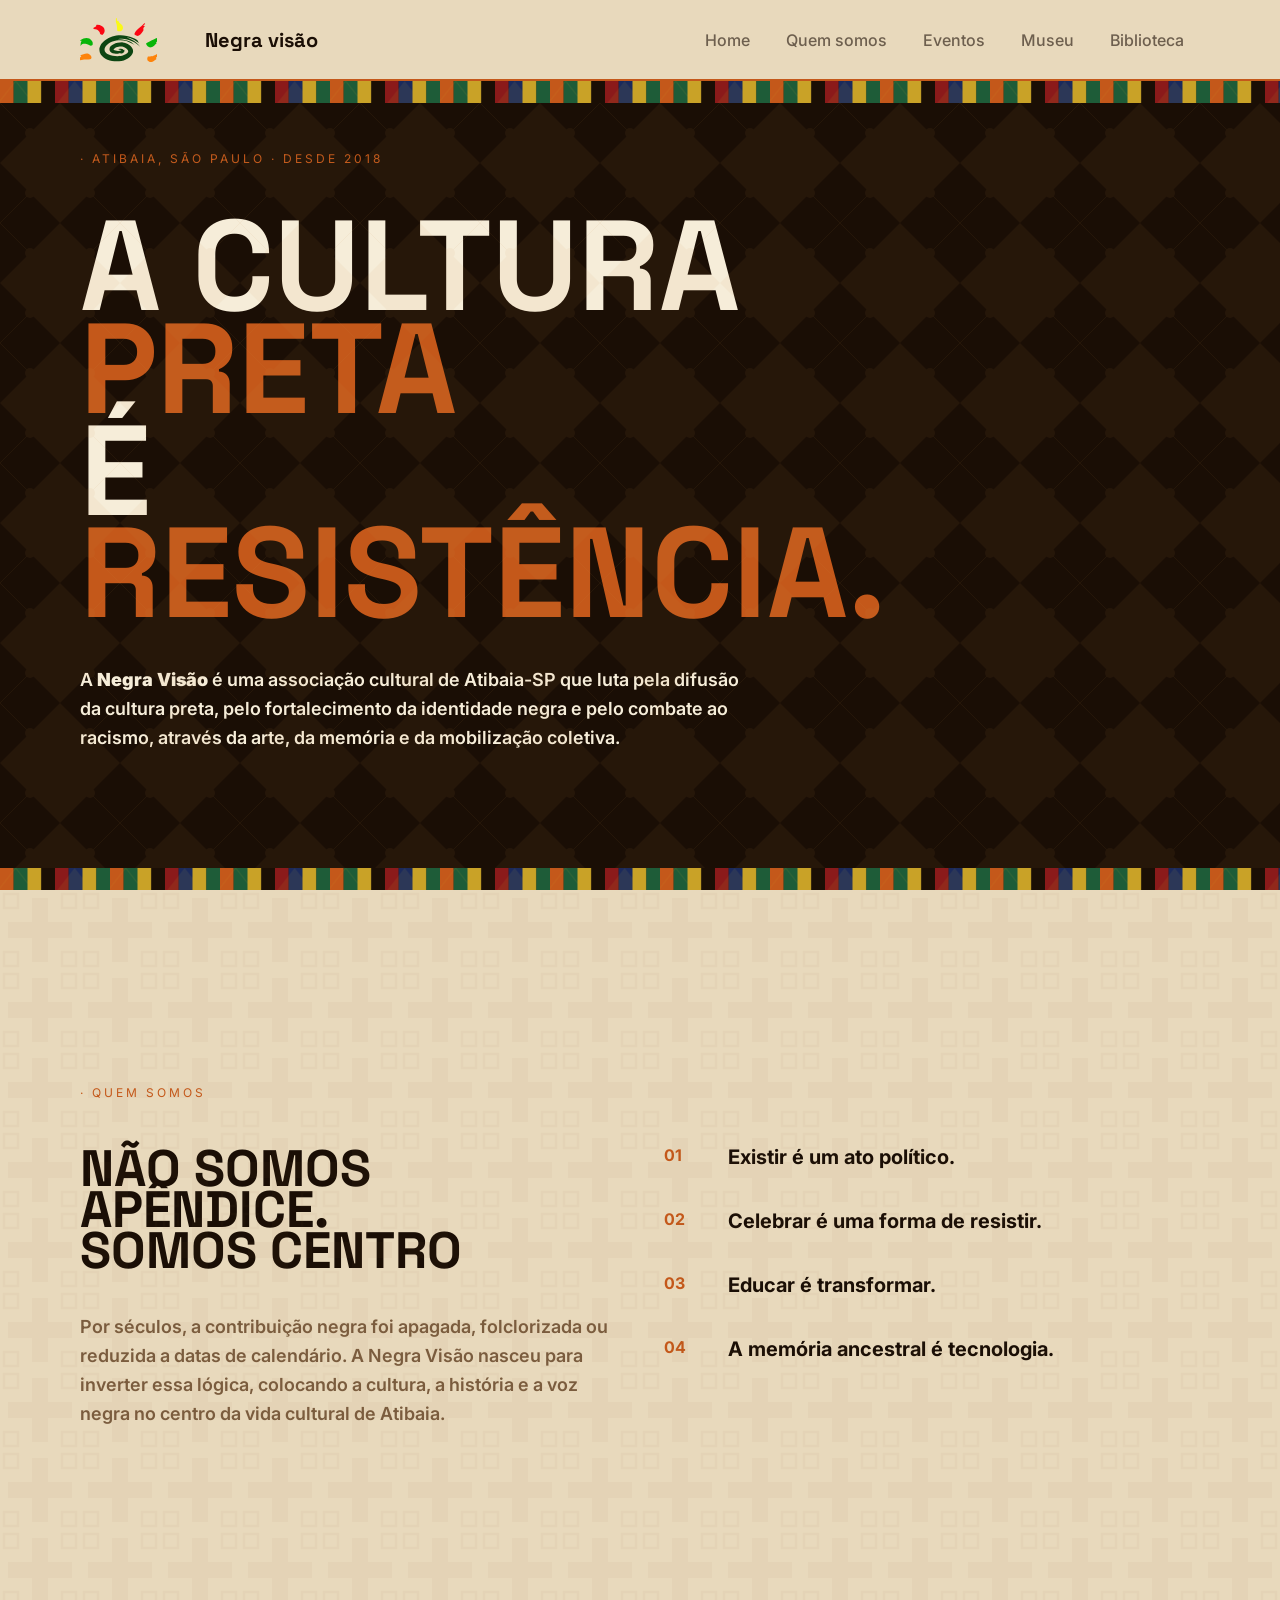
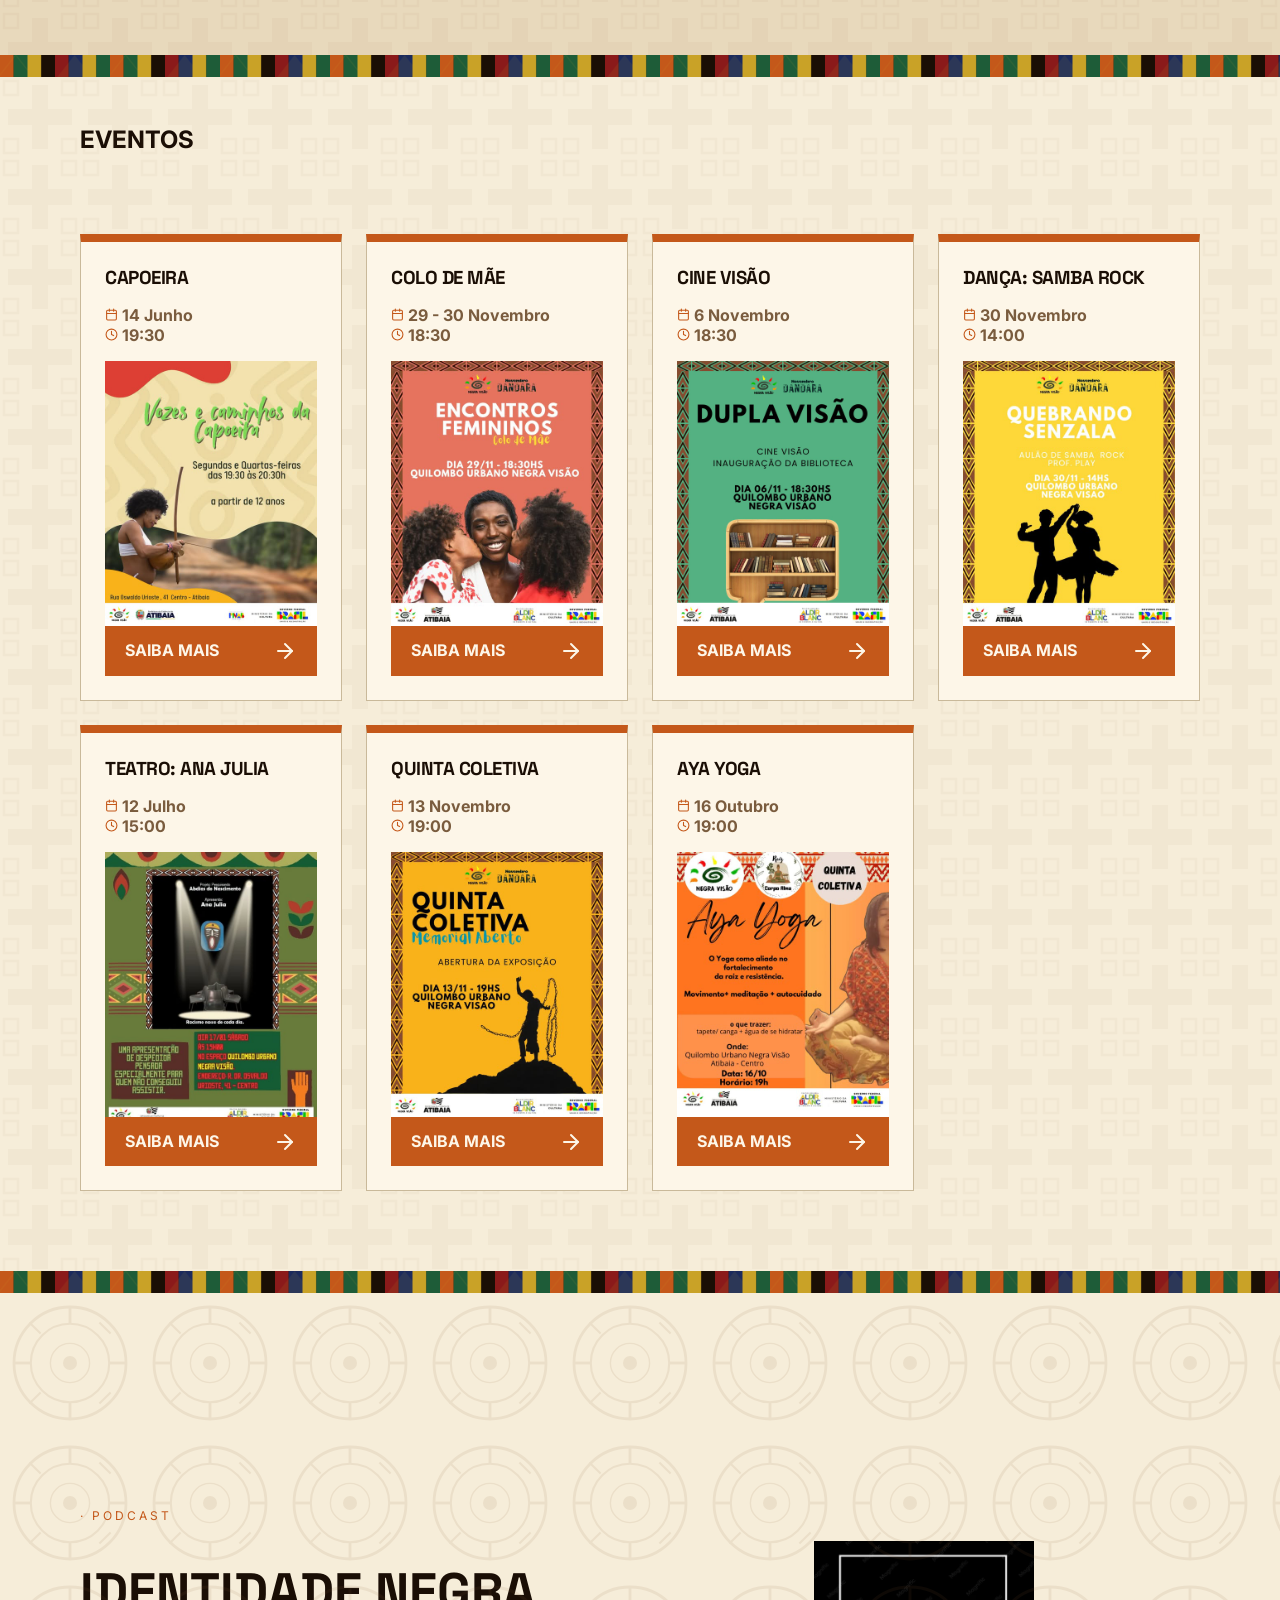
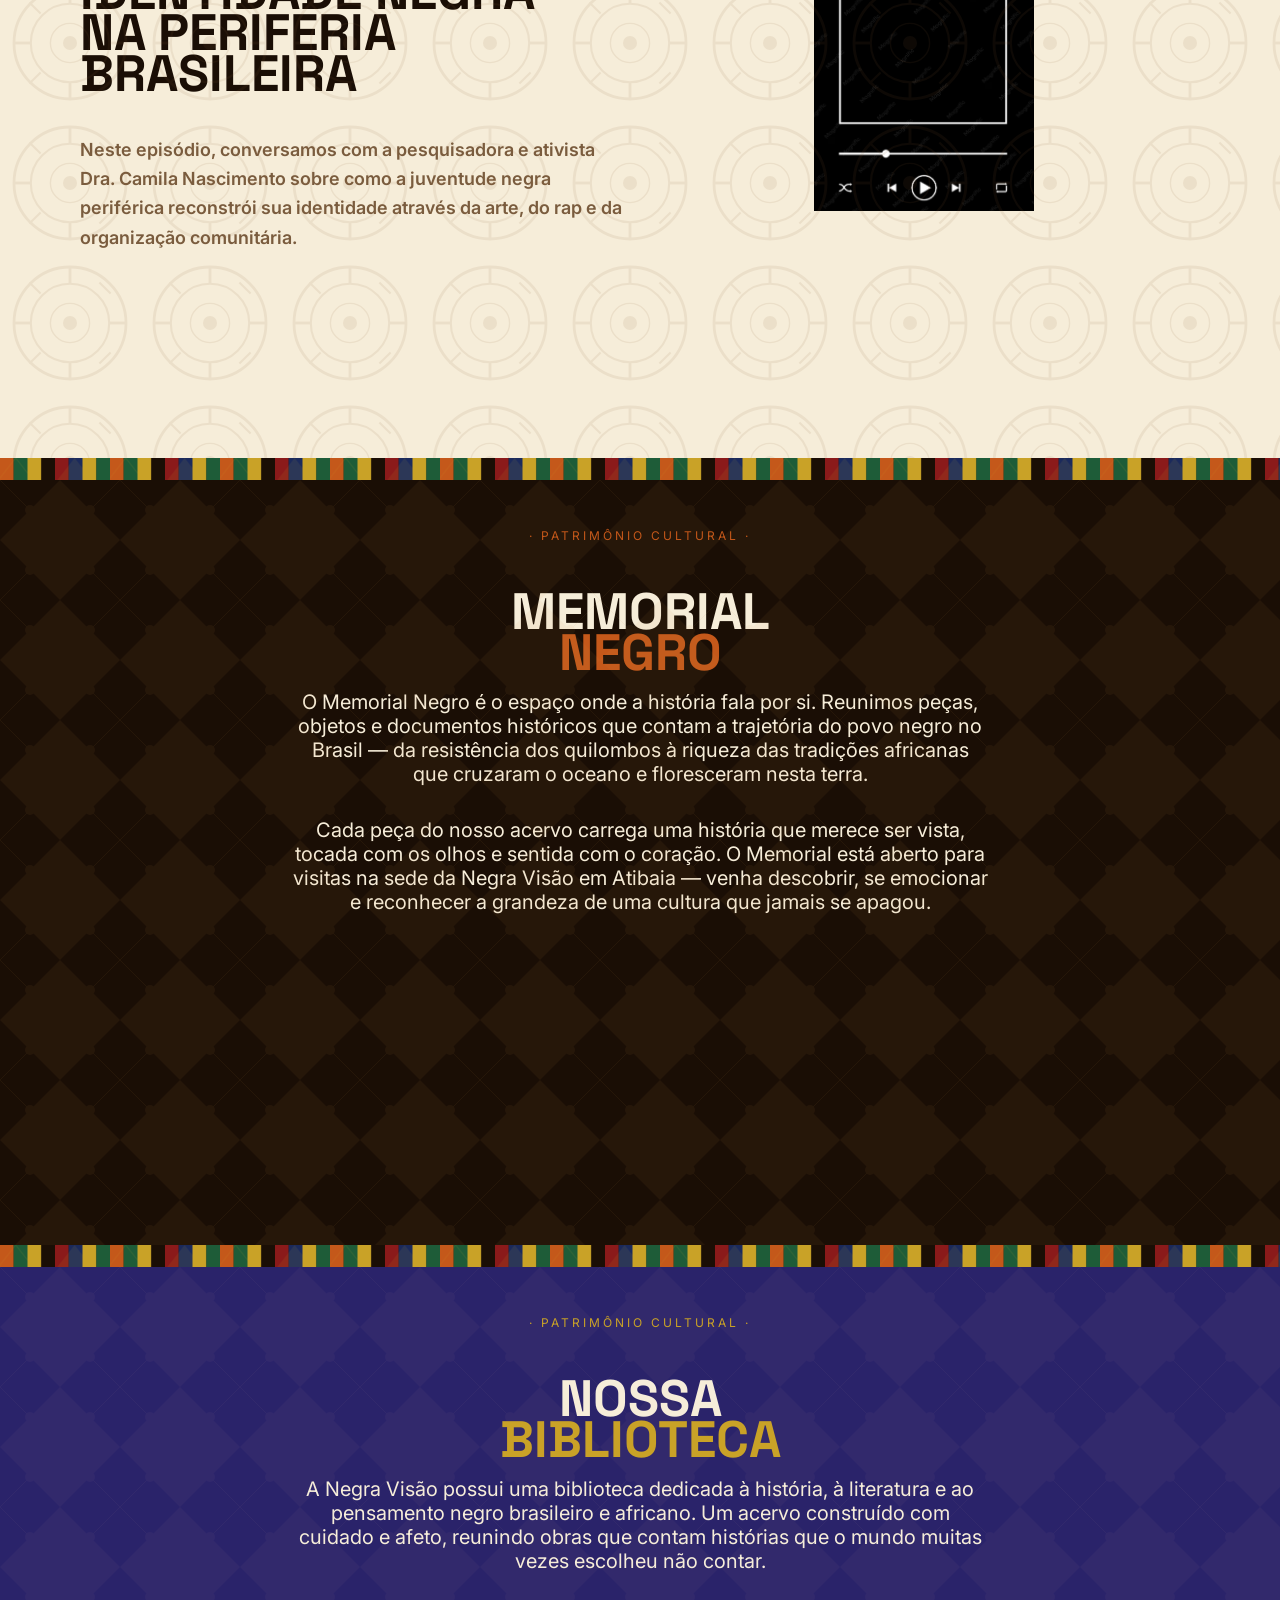
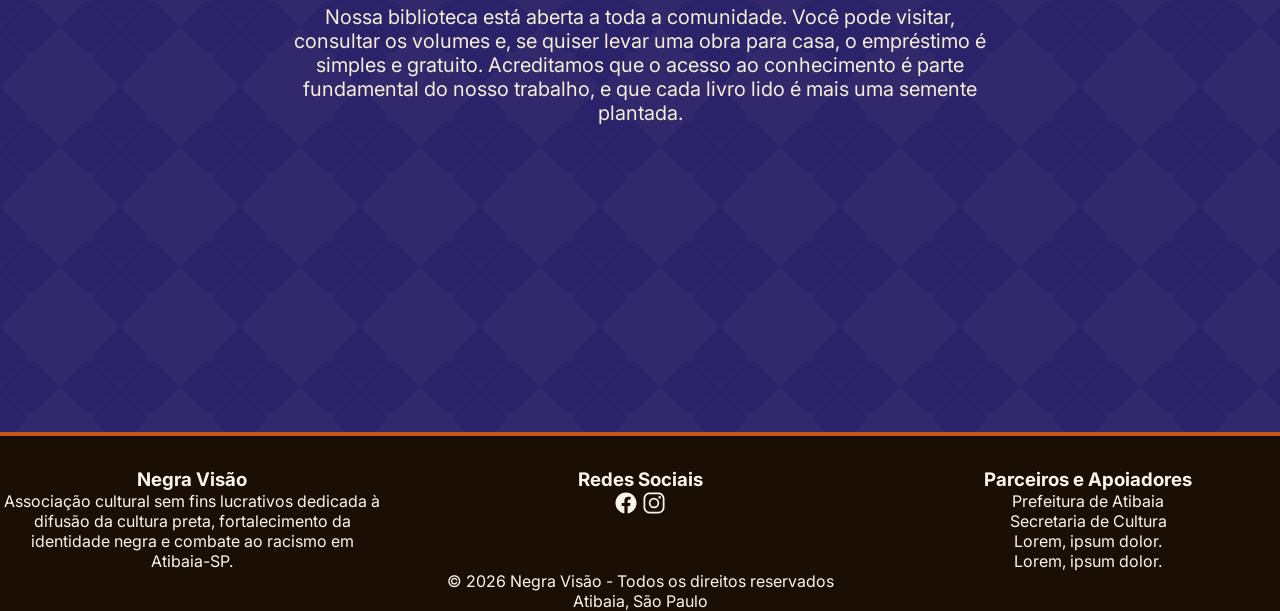
==== commit 54fc8ac3: "adicionado modal nos eventos na index" ====
--- a/frontend/index.html
+++ b/frontend/index.html
@@ -122,7 +122,7 @@
           <div class="card-eventos">
             <h3>colo de mãe</h3>
             <div>
-              <p><img src="img/calendar.svg" /> 29 Novembro - 30 Novembro</p>
+              <p><img src="img/calendar.svg" /> 29 - 30 Novembro</p>
               <p><img src="img/clock.svg" /> 18:30</p>
             </div>
             <img src="img/encontro_de_mae.jpg" />
@@ -187,6 +187,30 @@
           </div>
         </div>
       </section>
+
+      <dialog
+        id="event-modal"
+        class="event-modal"
+        aria-labelledby="event-modal-title"
+        aria-describedby="event-modal-text"
+      >
+        <div class="event-modal__content">
+          <button
+            type="button"
+            class="event-modal__close"
+            aria-label="Fechar modal"
+          >
+            &times;
+          </button>
+          <span class="event-modal__eyebrow">· evento ·</span>
+          <h3 id="event-modal-title"></h3>
+          <p class="event-modal__meta" id="event-modal-meta"></p>
+          <p id="event-modal-text"></p>
+          <div class="event-modal__actions">
+            <a href="./inscricao.html" class="event-modal__cta">Inscreva-se</a>
+          </div>
+        </div>
+      </dialog>
 
       <div id="linhaDivisoria"></div>
 
--- a/frontend/css/index.css
+++ b/frontend/css/index.css
@@ -36,10 +36,10 @@
 }
 
 #eventos::before {
-  content: '';
+  content: "";
   position: absolute;
   inset: 0;
-  background-image: url('../img/mudcloth.svg');
+  background-image: url("../img/mudcloth.svg");
   background-repeat: repeat;
   opacity: 0.045;
   pointer-events: none;
@@ -131,6 +131,96 @@
   height: auto;
 }
 
+.event-modal {
+  width: min(92vw, 42rem);
+  border: none;
+  padding: 0;
+  background: transparent;
+}
+
+.event-modal::backdrop {
+  background: rgba(14, 12, 10, 0.72);
+  backdrop-filter: blur(4px);
+}
+
+.event-modal__content {
+  position: relative;
+  background: linear-gradient(180deg, #fff8ef 0%, #f7ebdb 100%);
+  color: var(--preto);
+  border-top: 0.5rem solid var(--laranja);
+  box-shadow: 0 24px 80px rgba(0, 0, 0, 0.35);
+  padding: 2rem;
+}
+
+.event-modal__eyebrow {
+  display: inline-block;
+  color: var(--laranja);
+  font-size: 0.75rem;
+  letter-spacing: 0.25em;
+  text-transform: uppercase;
+  margin-bottom: 0.75rem;
+}
+
+.event-modal__content h3 {
+  font-family: var(--font-space);
+  text-transform: uppercase;
+  font-weight: 900;
+  font-size: clamp(1.8rem, 4vw, 3rem);
+  line-height: 0.95;
+  margin-bottom: 0.85rem;
+}
+
+.event-modal__meta {
+  font-weight: 700;
+  color: var(--marrom);
+  margin-bottom: 1rem;
+}
+
+.event-modal__content p:last-of-type {
+  font-size: 1rem;
+  line-height: 1.65;
+  color: var(--marrom);
+}
+
+.event-modal__close {
+  position: absolute;
+  top: 1rem;
+  right: 1rem;
+  width: 2.5rem;
+  height: 2.5rem;
+  border-radius: 999px;
+  border: none;
+  background: var(--preto);
+  color: var(--bg);
+  font-size: 1.5rem;
+  line-height: 1;
+  cursor: pointer;
+}
+
+.event-modal__actions {
+  display: flex;
+  justify-content: flex-start;
+  margin-top: 1.5rem;
+}
+
+.event-modal__cta {
+  display: inline-flex;
+  align-items: center;
+  justify-content: center;
+  min-height: 3rem;
+  padding: 0.85rem 1.4rem;
+  background: var(--laranja);
+  color: var(--bg-card-claro);
+  font-weight: 800;
+  text-transform: uppercase;
+  letter-spacing: 0.02em;
+  text-decoration: none;
+}
+
+.event-modal__cta:hover {
+  background: #d97706;
+}
+
 /* ===== HERO ===== */
 
 #hero {
@@ -141,10 +231,10 @@
 }
 
 #hero::before {
-  content: '';
+  content: "";
   position: absolute;
   inset: 0;
-  background-image: url('../img/adinkra.svg');
+  background-image: url("../img/adinkra.svg");
   background-repeat: repeat;
   opacity: 0.07;
   pointer-events: none;
@@ -193,10 +283,10 @@
 }
 
 #quem-somos::before {
-  content: '';
+  content: "";
   position: absolute;
   inset: 0;
-  background-image: url('../img/mudcloth.svg');
+  background-image: url("../img/mudcloth.svg");
   background-repeat: repeat;
   opacity: 0.045;
   pointer-events: none;
@@ -256,10 +346,10 @@
 }
 
 #podcast::before {
-  content: '';
+  content: "";
   position: absolute;
   inset: 0;
-  background-image: url('../img/ankara.svg');
+  background-image: url("../img/ankara.svg");
   background-repeat: repeat;
   background-size: 140px;
   opacity: 0.1;
@@ -287,10 +377,10 @@
 }
 
 #memorial-negro::before {
-  content: '';
+  content: "";
   position: absolute;
   inset: 0;
-  background-image: url('../img/adinkra.svg');
+  background-image: url("../img/adinkra.svg");
   background-repeat: repeat;
   opacity: 0.07;
   pointer-events: none;
@@ -326,10 +416,10 @@
 }
 
 #biblioteca::before {
-  content: '';
+  content: "";
   position: absolute;
   inset: 0;
-  background-image: url('../img/adinkra.svg');
+  background-image: url("../img/adinkra.svg");
   background-repeat: repeat;
   opacity: 0.07;
   pointer-events: none;
@@ -337,7 +427,7 @@
 
 #biblioteca::after {
   background-color: rgba(67, 67, 252, 0.811);
-  content: '';
+  content: "";
   position: absolute;
   inset: 0;
   opacity: 0.5;
@@ -434,6 +524,15 @@
     padding-block: 2.5rem;
   }
 
+  .event-modal__content {
+    padding: 1.5rem;
+  }
+
+  .event-modal__close {
+    top: 0.75rem;
+    right: 0.75rem;
+  }
+
   .podcast-direita img {
     width: min(70%, 26rem);
   }
@@ -506,6 +605,14 @@
     font-size: 0.92rem;
   }
 
+  .event-modal {
+    width: 94vw;
+  }
+
+  .event-modal__content h3 {
+    padding-right: 2rem;
+  }
+
   .podcast-direita img {
     width: 85%;
     padding-block: 1.4rem;
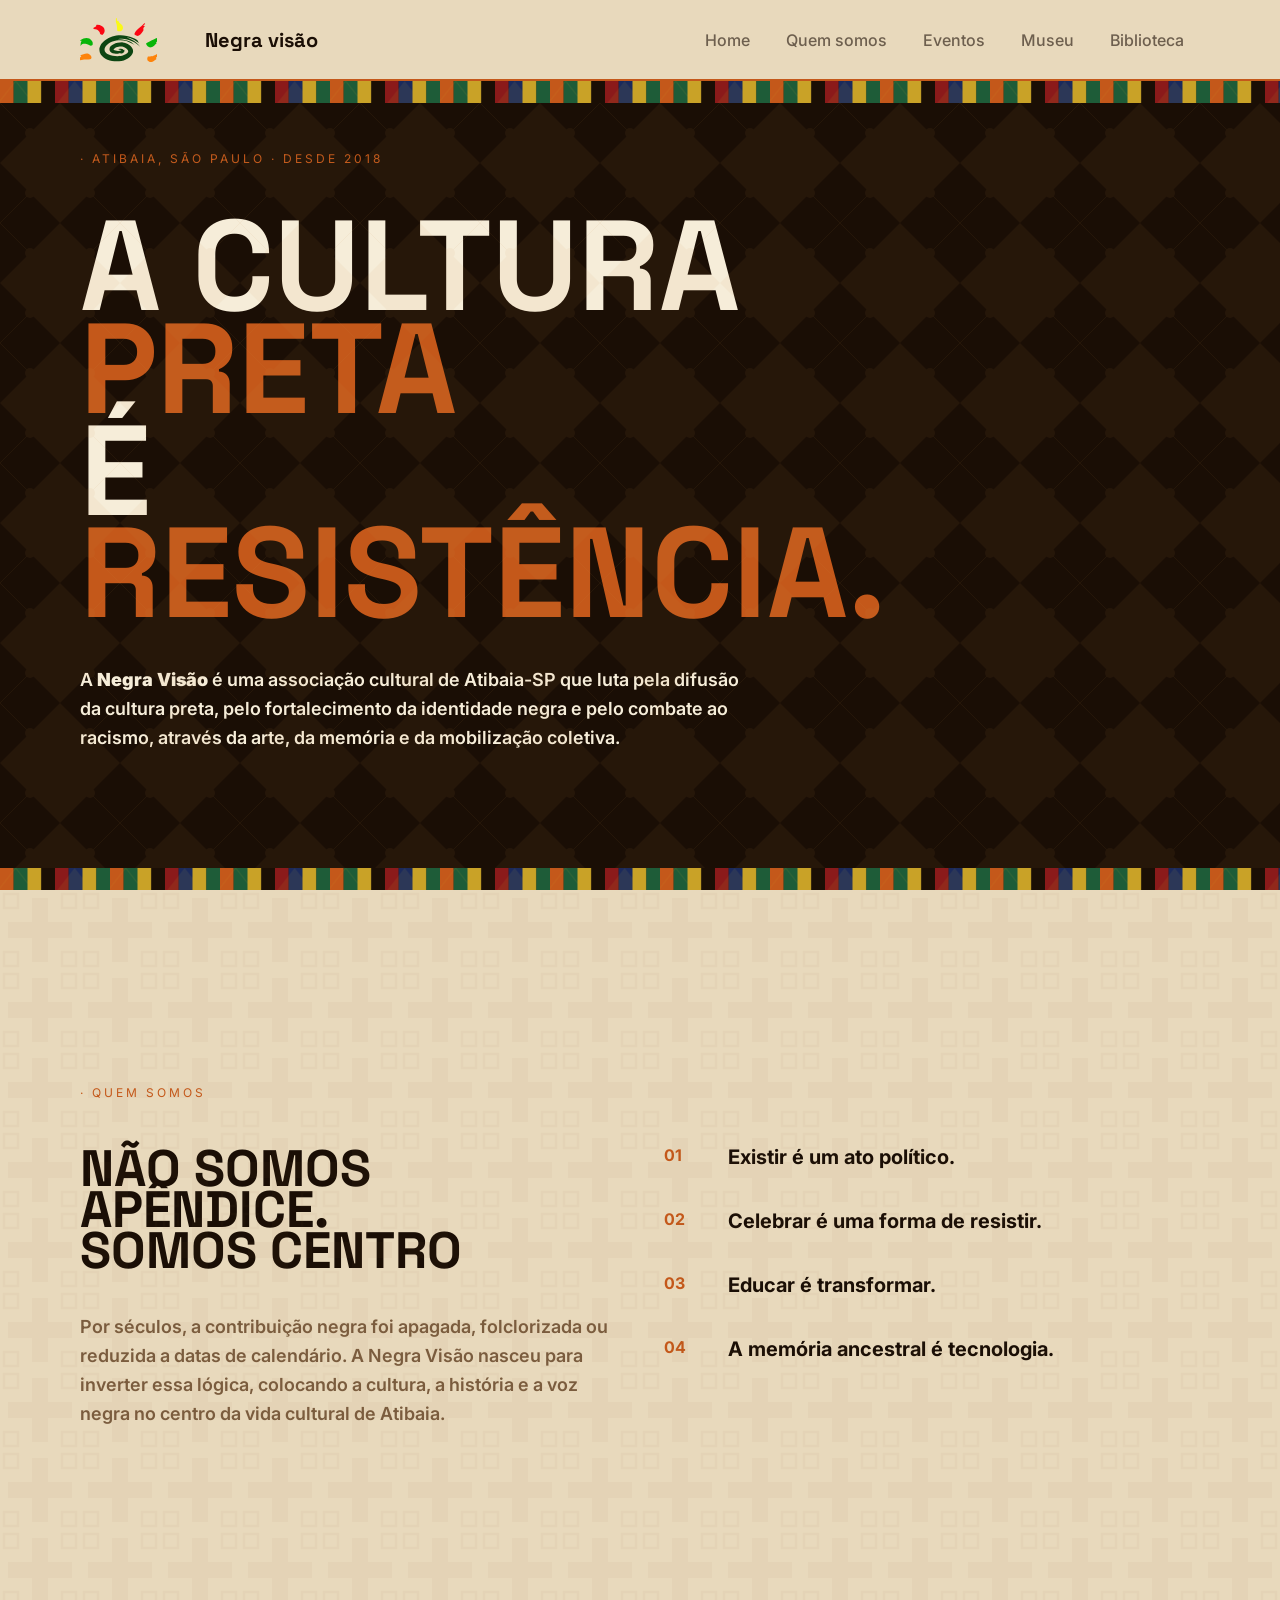
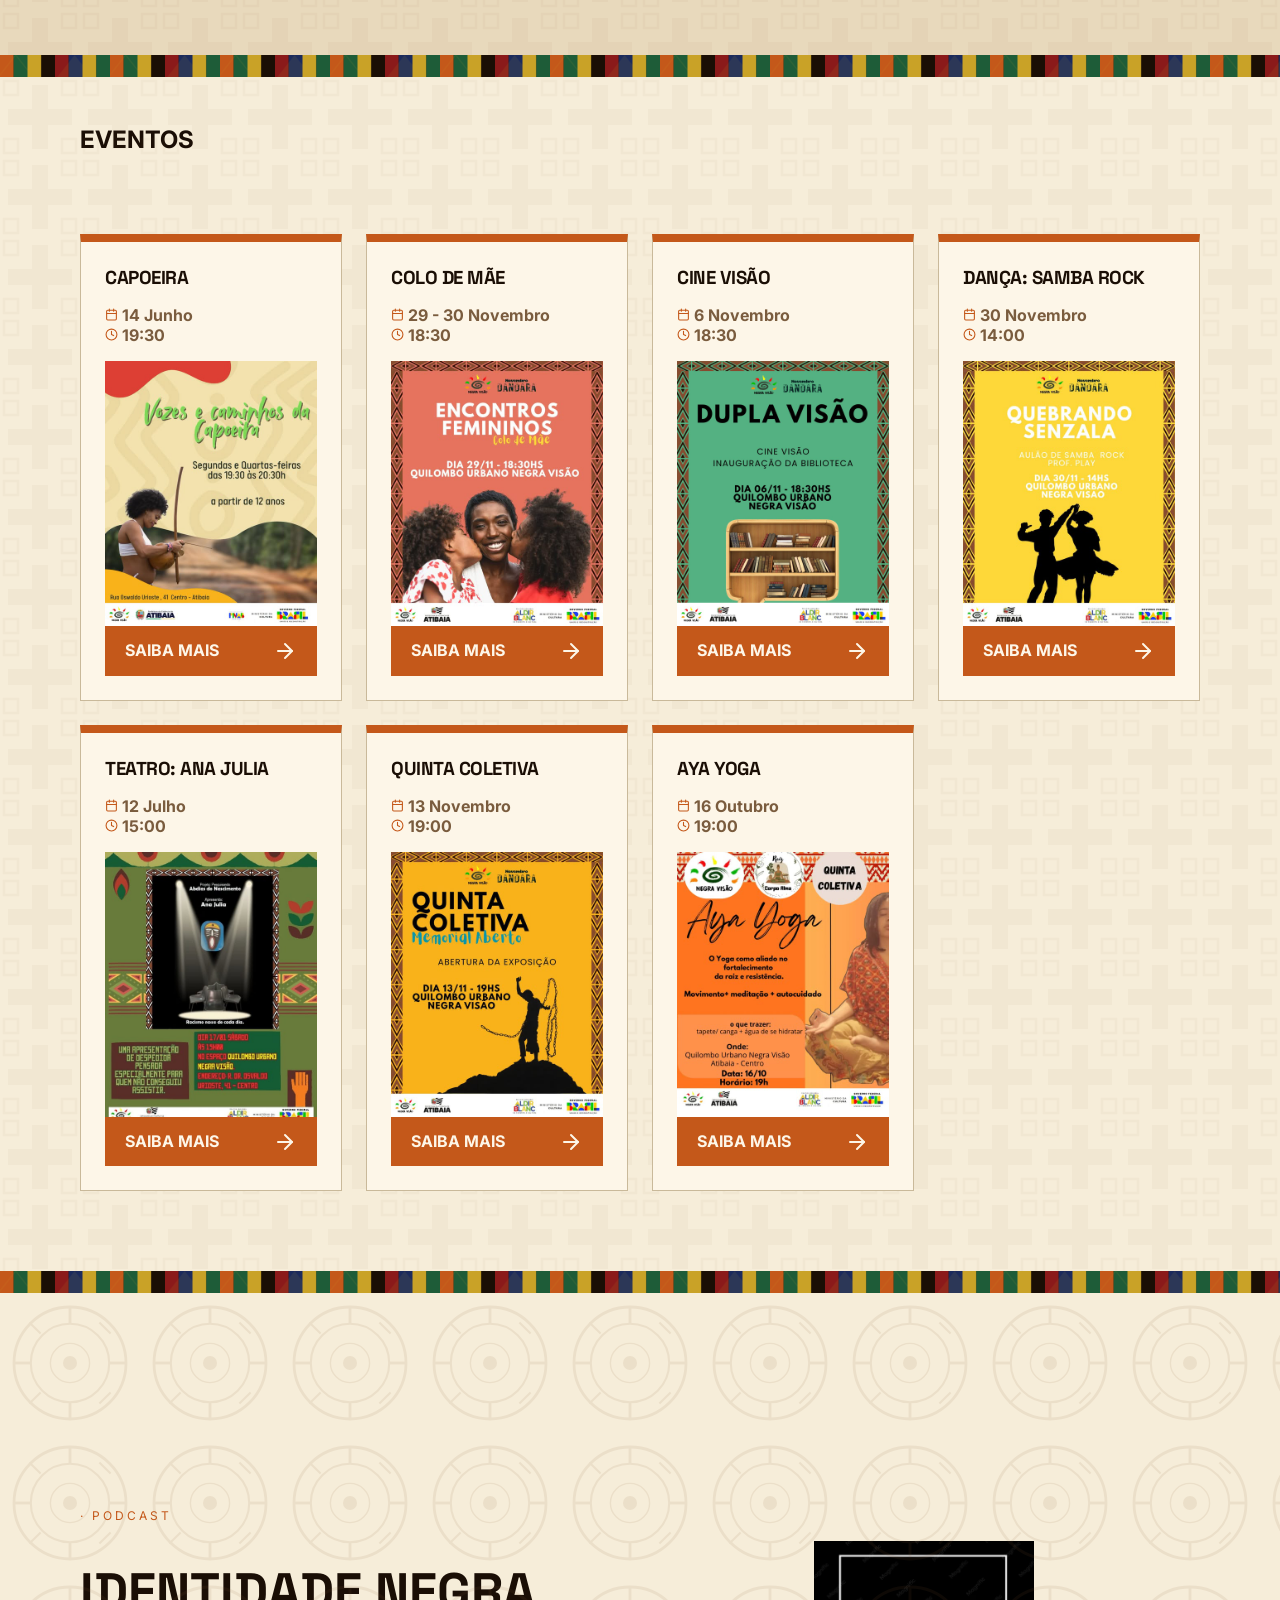
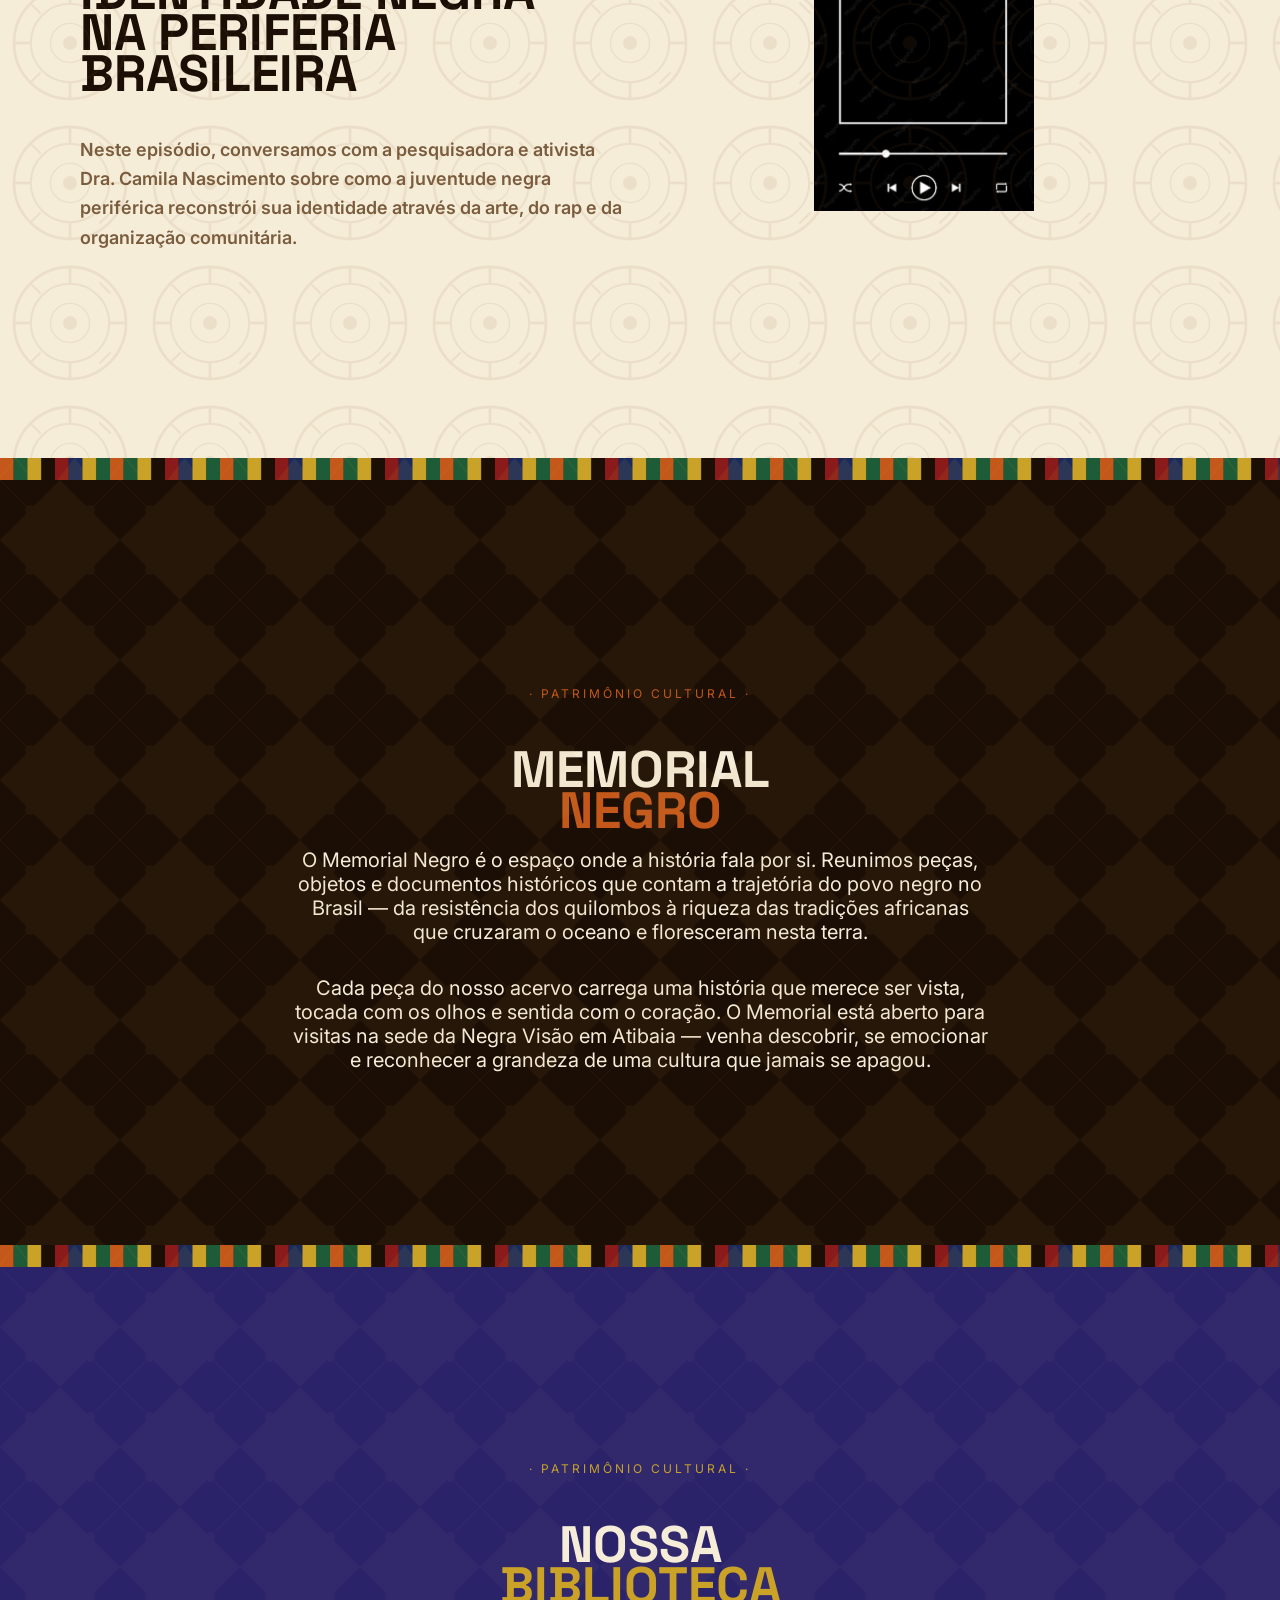
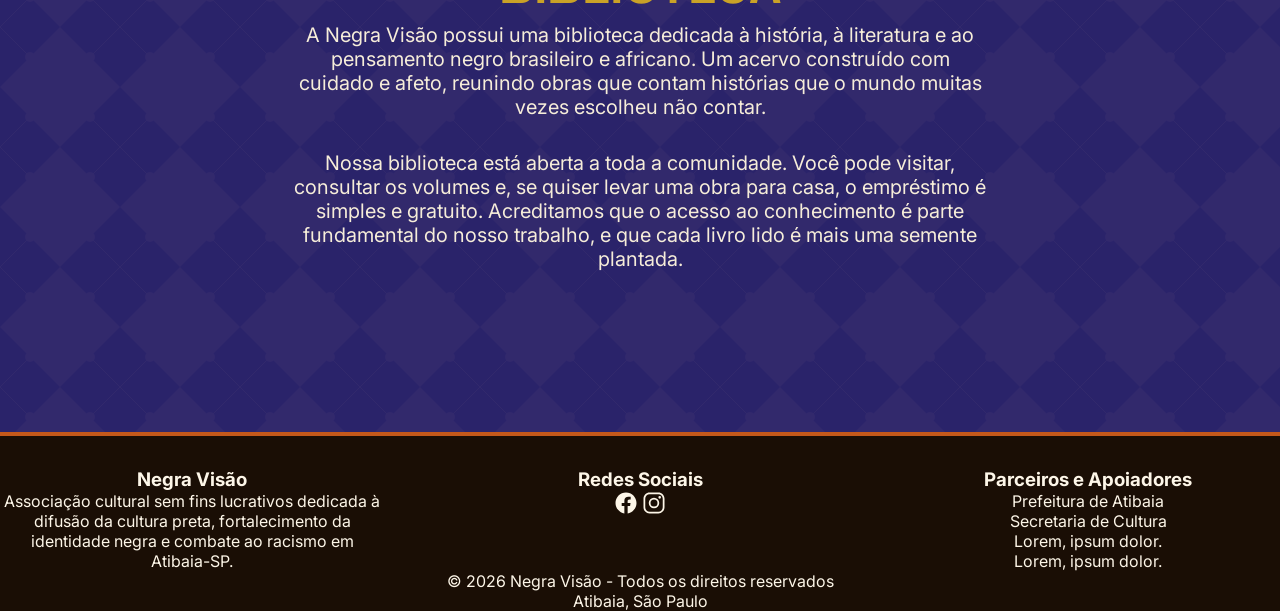
==== commit 09f92d64: "Adicionado logica de seleção de eventos no formulario a depender do evento selecionado na index" ====
--- a/frontend/index.html
+++ b/frontend/index.html
@@ -142,7 +142,7 @@
             </button>
           </div>
           <div class="card-eventos">
-            <h3>dança: samba rock</h3>
+            <h3>Dança: samba rock</h3>
             <div>
               <p><img src="img/calendar.svg" /> 30 Novembro</p>
               <p><img src="img/clock.svg" /> 14:00</p>
--- a/frontend/css/index.css
+++ b/frontend/css/index.css
@@ -36,10 +36,10 @@
 }
 
 #eventos::before {
-  content: "";
+  content: '';
   position: absolute;
   inset: 0;
-  background-image: url("../img/mudcloth.svg");
+  background-image: url('../img/mudcloth.svg');
   background-repeat: repeat;
   opacity: 0.045;
   pointer-events: none;
@@ -136,6 +136,7 @@
   border: none;
   padding: 0;
   background: transparent;
+  margin: auto;
 }
 
 .event-modal::backdrop {
@@ -231,10 +232,10 @@
 }
 
 #hero::before {
-  content: "";
+  content: '';
   position: absolute;
   inset: 0;
-  background-image: url("../img/adinkra.svg");
+  background-image: url('../img/adinkra.svg');
   background-repeat: repeat;
   opacity: 0.07;
   pointer-events: none;
@@ -283,10 +284,10 @@
 }
 
 #quem-somos::before {
-  content: "";
+  content: '';
   position: absolute;
   inset: 0;
-  background-image: url("../img/mudcloth.svg");
+  background-image: url('../img/mudcloth.svg');
   background-repeat: repeat;
   opacity: 0.045;
   pointer-events: none;
@@ -346,10 +347,10 @@
 }
 
 #podcast::before {
-  content: "";
+  content: '';
   position: absolute;
   inset: 0;
-  background-image: url("../img/ankara.svg");
+  background-image: url('../img/ankara.svg');
   background-repeat: repeat;
   background-size: 140px;
   opacity: 0.1;
@@ -374,13 +375,14 @@
   display: flex;
   flex-direction: column;
   align-items: center;
+  justify-content: center;
 }
 
 #memorial-negro::before {
-  content: "";
+  content: '';
   position: absolute;
   inset: 0;
-  background-image: url("../img/adinkra.svg");
+  background-image: url('../img/adinkra.svg');
   background-repeat: repeat;
   opacity: 0.07;
   pointer-events: none;
@@ -413,13 +415,14 @@
   display: flex;
   flex-direction: column;
   align-items: center;
+  justify-content: center;
 }
 
 #biblioteca::before {
-  content: "";
+  content: '';
   position: absolute;
   inset: 0;
-  background-image: url("../img/adinkra.svg");
+  background-image: url('../img/adinkra.svg');
   background-repeat: repeat;
   opacity: 0.07;
   pointer-events: none;
@@ -427,7 +430,7 @@
 
 #biblioteca::after {
   background-color: rgba(67, 67, 252, 0.811);
-  content: "";
+  content: '';
   position: absolute;
   inset: 0;
   opacity: 0.5;
